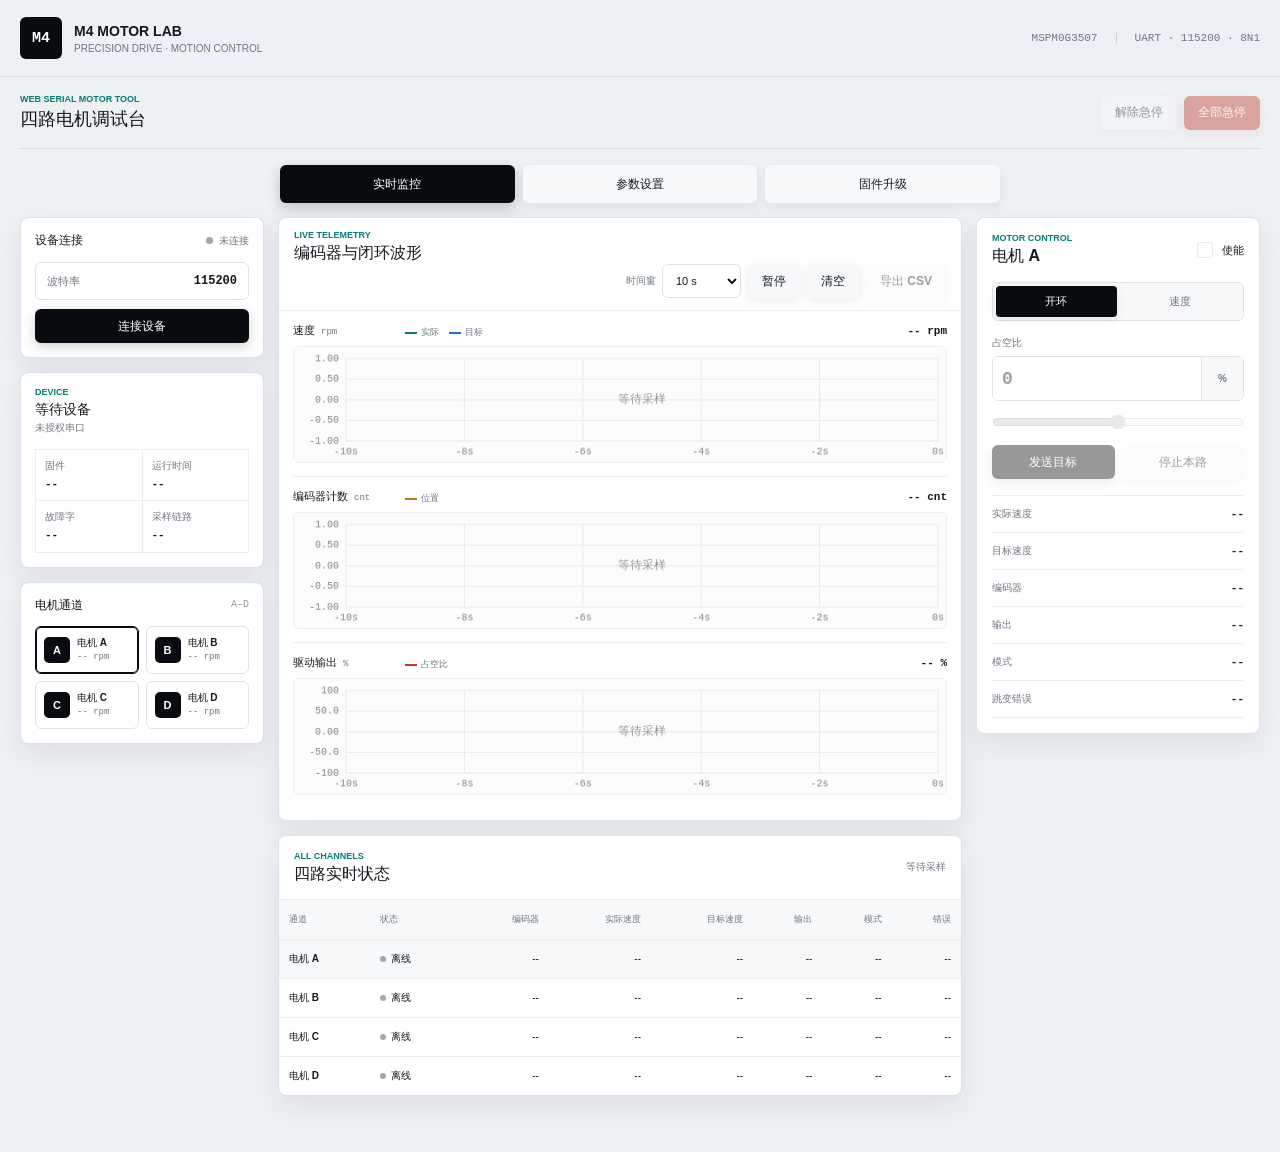
==== index.html @ 13c5d65a "feat: 增加编码器输出轴自动标定" ====
<!doctype html>
<html lang="zh-CN">
  <head>
    <meta charset="utf-8">
    <meta name="viewport" content="width=device-width, initial-scale=1">
    <meta name="theme-color" content="#f1f3f5">
    <title>M4 Motor Console</title>
    <link rel="icon" href="data:,">
    <link rel="stylesheet" href="./styles.css">
  </head>
  <body>
    <header class="site-header">
      <div class="site-header__inner">
        <div class="brand-block">
          <div class="brand-mark" aria-hidden="true">M4</div>
          <div>
            <div class="brand-name">M4 MOTOR LAB</div>
            <div class="brand-subtitle">PRECISION DRIVE · MOTION CONTROL</div>
          </div>
        </div>
        <div class="header-meta">
          <span>MSPM0G3507</span>
          <span>UART · 115200 · 8N1</span>
        </div>
      </div>
    </header>

    <main class="app-shell">
      <div class="support-banner" id="support-banner" hidden>
        当前环境不支持 Web Serial。请使用桌面版 Chrome 或 Edge，并通过 localhost 或 HTTPS 打开。
      </div>

      <header class="tool-topbar">
        <div>
          <div class="section-kicker">WEB SERIAL MOTOR TOOL</div>
          <h1>四路电机调试台</h1>
        </div>
        <div class="safety-actions">
          <button class="button button-secondary" id="clear-estop-button" type="button" disabled>解除急停</button>
          <button class="button button-danger" id="estop-button" type="button" disabled>全部急停</button>
        </div>
      </header>

      <nav class="view-tabs" aria-label="工作区" role="tablist">
        <button class="view-tab is-active" type="button" role="tab" aria-selected="true" data-view="monitor">实时监控</button>
        <button class="view-tab" type="button" role="tab" aria-selected="false" data-view="parameters">参数设置</button>
        <button class="view-tab" type="button" role="tab" aria-selected="false" data-view="update">固件升级</button>
      </nav>

      <section class="view-panel is-active" id="monitor-view" data-panel="monitor">
        <div class="monitor-grid">
          <aside class="left-rail" aria-label="连接与设备">
            <section class="side-panel connection-panel">
              <div class="panel-title-row">
                <span class="panel-title">设备连接</span>
                <div class="connection-state" id="connection-state" data-state="offline">
                  <span class="status-dot" aria-hidden="true"></span>
                  <span id="connection-label">未连接</span>
                </div>
              </div>
              <label class="static-field">
                <span>波特率</span>
                <strong>115200</strong>
              </label>
              <button class="button button-dark button-block" id="connect-button" type="button">连接设备</button>
            </section>

            <section class="side-panel device-panel" aria-label="设备信息">
              <div class="panel-eyebrow">DEVICE</div>
              <strong class="device-name" id="device-name">等待设备</strong>
              <span class="adapter-name" id="adapter-name">未授权串口</span>
              <dl class="device-metrics">
                <div><dt>固件</dt><dd id="firmware-version">--</dd></div>
                <div><dt>运行时间</dt><dd id="uptime-value">--</dd></div>
                <div><dt>故障字</dt><dd id="fault-value">--</dd></div>
                <div><dt>采样链路</dt><dd id="link-rate">--</dd></div>
              </dl>
            </section>

            <section class="side-panel channel-panel">
              <div class="panel-title-row">
                <span class="panel-title">电机通道</span>
                <span class="panel-caption">A–D</span>
              </div>
              <div class="motor-selector" id="motor-selector" aria-label="选择电机"></div>
            </section>
          </aside>

          <div class="workspace-column">
            <section class="wave-panel" aria-label="实时波形">
              <header class="panel-toolbar">
                <div>
                  <div class="section-kicker">LIVE TELEMETRY</div>
                  <h2>编码器与闭环波形</h2>
                </div>
                <div class="toolbar-actions">
                  <label class="compact-field">时间窗
                    <select id="window-select">
                      <option value="5">5 s</option>
                      <option value="10" selected>10 s</option>
                      <option value="30">30 s</option>
                    </select>
                  </label>
                  <button class="button button-secondary" id="pause-button" type="button">暂停</button>
                  <button class="button button-secondary" id="clear-chart-button" type="button">清空</button>
                  <button class="button button-secondary" id="export-button" type="button" disabled>导出 CSV</button>
                </div>
              </header>

              <div class="chart-stack">
                <section class="chart-row">
                  <header>
                    <span>速度 <small>rpm</small></span>
                    <strong id="speed-live">-- rpm</strong>
                  </header>
                  <div class="chart-legend"><span data-color="green">实际</span><span data-color="blue">目标</span></div>
                  <canvas id="speed-chart" aria-label="速度波形"></canvas>
                </section>
                <section class="chart-row">
                  <header>
                    <span>编码器计数 <small>cnt</small></span>
                    <strong id="encoder-live">-- cnt</strong>
                  </header>
                  <div class="chart-legend"><span data-color="amber">位置</span></div>
                  <canvas id="encoder-chart" aria-label="编码器计数波形"></canvas>
                </section>
                <section class="chart-row">
                  <header>
                    <span>驱动输出 <small>%</small></span>
                    <strong id="duty-live">-- %</strong>
                  </header>
                  <div class="chart-legend"><span data-color="red">占空比</span></div>
                  <canvas id="duty-chart" aria-label="输出占空比波形"></canvas>
                </section>
              </div>
            </section>

            <section class="status-table-panel" aria-label="四路状态">
              <header class="status-heading">
                <div>
                  <div class="section-kicker">ALL CHANNELS</div>
                  <h2>四路实时状态</h2>
                </div>
                <span id="sample-state">等待采样</span>
              </header>
              <div class="table-scroll">
                <table>
                  <thead>
                    <tr>
                      <th>通道</th><th>状态</th><th>编码器</th><th>实际速度</th>
                      <th>目标速度</th><th>输出</th><th>模式</th><th>错误</th>
                    </tr>
                  </thead>
                  <tbody id="status-body"></tbody>
                </table>
              </div>
            </section>
          </div>

          <aside class="control-panel" aria-label="电机控制">
            <div class="panel-title-row">
              <div>
                <div class="section-kicker">MOTOR CONTROL</div>
                <h2 id="control-motor-title">电机 A</h2>
              </div>
              <label class="switch-field">
                <input id="enable-switch" type="checkbox" disabled>
                <span>使能</span>
              </label>
            </div>

            <div class="segmented-control" id="mode-control" aria-label="控制模式">
              <button type="button" class="is-active" data-mode="open">开环</button>
              <button type="button" data-mode="speed">速度</button>
            </div>

            <label class="field-block" for="target-input">
              <span id="target-label">占空比</span>
              <div class="number-with-unit">
                <input id="target-input" type="number" value="0" step="1" disabled>
                <span id="target-unit">%</span>
              </div>
            </label>
            <input class="target-slider" id="target-slider" type="range" min="-100" max="100" value="0" disabled>

            <div class="control-actions">
              <button class="button button-dark" id="apply-control-button" type="button" disabled>发送目标</button>
              <button class="button button-secondary" id="stop-motor-button" type="button" disabled>停止本路</button>
            </div>

            <dl class="control-readback">
              <div><dt>实际速度</dt><dd id="control-speed">--</dd></div>
              <div><dt>目标速度</dt><dd id="control-target">--</dd></div>
              <div><dt>编码器</dt><dd id="control-encoder">--</dd></div>
              <div><dt>输出</dt><dd id="control-output">--</dd></div>
              <div><dt>模式</dt><dd id="control-mode-readback">--</dd></div>
              <div><dt>跳变错误</dt><dd id="control-errors">--</dd></div>
            </dl>

          </aside>
        </div>
      </section>

      <section class="view-panel" id="parameters-view" data-panel="parameters" hidden>
        <header class="parameters-header">
          <div>
            <div class="section-kicker">CONTROL PARAMETERS</div>
            <h2>闭环与编码器参数</h2>
          </div>
          <div class="toolbar-actions">
            <button class="button button-secondary" id="read-params-button" type="button" disabled>读取设备</button>
            <button class="button button-dark" id="apply-params-button" type="button" disabled>设置到 RAM</button>
            <button class="button button-dark" id="save-params-button" type="button" disabled>保存到 Flash</button>
          </div>
        </header>

        <div class="parameter-layout">
          <aside class="side-panel parameter-channel-panel">
            <div class="panel-title-row">
              <span class="panel-title">参数通道</span>
              <span class="panel-caption">选择电机</span>
            </div>
            <div class="motor-selector parameter-selector" id="parameter-motor-selector" aria-label="参数通道"></div>
          </aside>

          <section class="parameter-form-panel">
            <div class="config-group-title">速度环 PID</div>
            <div class="form-grid form-grid-pid">
              <label>KP<input id="param-kp" type="number" step="0.001"></label>
              <label>KI<input id="param-ki" type="number" step="0.001"></label>
              <label>KD<input id="param-kd" type="number" step="0.001"></label>
              <label>抗饱和 KAW<input id="param-kaw" type="number" step="0.001"></label>
              <label>微分滤波 α<input id="param-alpha" type="number" step="0.01" min="0" max="1"></label>
            </div>

            <div class="config-group-title">编码器与限幅</div>
            <div class="form-grid">
              <label>编码器计数 / 每转<input id="param-cpr" type="number" step="1" min="1"></label>
              <label>减速比<input id="param-gear" type="number" step="0.001" min="0.001"></label>
              <label>最大速度 (rpm)<input id="param-max-speed" type="number" step="1" min="1"></label>
              <label>最大占空比 (%)<input id="param-max-duty" type="number" step="0.1" min="0.1" max="100"></label>
              <label>加速度斜坡 (rpm/s)<input id="param-accel" type="number" step="1" min="1"></label>
            </div>
            <div class="binary-fields">
              <label><input id="param-invert-motor" type="checkbox">电机方向反相</label>
              <label><input id="param-invert-encoder" type="checkbox">编码器方向反相</label>
            </div>
          </section>

          <aside class="global-params-panel">
            <div class="section-kicker">GLOBAL</div>
            <h2>全局保护</h2>
            <label class="field-block">通信超时 (ms)<input id="param-timeout" type="number" min="50" max="10000" step="10"></label>
            <label class="field-block">低速测速窗口 (ms)<input id="param-window" type="number" min="10" max="1000" step="10"></label>
            <dl class="parameter-meta">
              <div><dt>格式版本</dt><dd id="param-version">--</dd></div>
              <div><dt>存储序号</dt><dd id="param-sequence">--</dd></div>
              <div><dt>记录 CRC</dt><dd id="param-crc">--</dd></div>
            </dl>
          </aside>

          <section class="encoder-calibration-panel">
            <div class="panel-title-row calibration-heading">
              <div>
                <div class="panel-eyebrow">ENCODER CALIBRATION</div>
                <h2>输出轴计数标定</h2>
              </div>
              <span class="calibration-state" id="calibration-state" data-state="idle">等待开始</span>
            </div>
            <div class="calibration-layout">
              <div class="calibration-setup">
                <dl class="calibration-target">
                  <div><dt>当前通道</dt><dd id="calibration-motor">电机 A</dd></div>
                  <div><dt>保存方式</dt><dd>等效 CPR · 1.0:1</dd></div>
                </dl>
                <label class="field-block calibration-turns" for="calibration-turns">
                  <span>正向转动圈数</span>
                  <input id="calibration-turns" type="number" min="1" max="100" step="1" value="5" disabled>
                </label>
                <div class="calibration-actions">
                  <button class="button button-dark" id="calibration-start-button" type="button" disabled>开始记录</button>
                  <button class="button button-dark" id="calibration-finish-button" type="button" disabled>完成并保存</button>
                  <button class="button button-secondary" id="calibration-cancel-button" type="button" disabled>取消</button>
                </div>
              </div>
              <dl class="calibration-metrics">
                <div><dt>起点计数</dt><dd id="calibration-start-count">--</dd></div>
                <div><dt>当前计数</dt><dd id="calibration-current-count">--</dd></div>
                <div><dt>净计数</dt><dd id="calibration-delta">--</dd></div>
                <div><dt>估算计数 / 圈</dt><dd id="calibration-effective-cpr">--</dd></div>
                <div><dt>计数方向</dt><dd id="calibration-direction">--</dd></div>
                <div><dt>新增跳变错误</dt><dd id="calibration-error-delta">--</dd></div>
              </dl>
            </div>
          </section>
        </div>
      </section>

      <section class="view-panel" id="update-view" data-panel="update" hidden>
        <header class="update-header">
          <div>
            <div class="section-kicker">FIRMWARE UPDATE</div>
            <h2>应用固件升级</h2>
          </div>
          <div class="update-state" id="update-state">请选择应用升级包</div>
        </header>

        <div class="update-layout">
          <section class="update-file-panel">
            <div class="panel-title-row">
              <div>
                <div class="panel-eyebrow">LOCAL IMAGE</div>
                <h2>固件文件</h2>
              </div>
              <button class="button button-secondary" id="select-update-file-button" type="button">选择 .bin</button>
              <input id="update-file-input" type="file" accept=".bin,application/octet-stream" hidden>
            </div>
            <div class="update-file-name" id="update-file-name">未选择文件</div>
            <div class="update-file-size" id="update-file-size">--</div>
            <dl class="update-metadata">
              <div><dt>目标版本</dt><dd id="update-image-version">--</dd></div>
              <div><dt>控制板 ID</dt><dd id="update-board-id">--</dd></div>
              <div><dt>文件长度</dt><dd id="update-image-length">--</dd></div>
              <div><dt>代码 CRC</dt><dd id="update-image-crc">--</dd></div>
            </dl>
          </section>

          <section class="update-process-panel">
            <div class="panel-eyebrow">PROGRAM FLOW</div>
            <h2>写入进度</h2>
            <ol class="update-stages">
              <li class="update-stage" id="update-stage-file" data-state="pending">
                <span class="stage-index">01</span><strong>本地镜像校验</strong><span data-role="status">等待</span>
              </li>
              <li class="update-stage" id="update-stage-bsl" data-state="pending">
                <span class="stage-index">02</span><strong>连接二级 BSL</strong><span data-role="status">等待</span>
              </li>
              <li class="update-stage" id="update-stage-program" data-state="pending">
                <span class="stage-index">03</span><strong>写入与目标 CRC</strong><span data-role="status">等待</span>
              </li>
              <li class="update-stage" id="update-stage-restart" data-state="pending">
                <span class="stage-index">04</span><strong>重启版本确认</strong><span data-role="status">等待</span>
              </li>
            </ol>
            <div class="update-progress-row">
              <progress id="update-progress" max="100" value="0">0%</progress>
              <strong id="update-progress-label">0%</strong>
            </div>
          </section>

          <aside class="update-action-panel">
            <div class="panel-eyebrow">TARGET</div>
            <h2>升级目标</h2>
            <dl class="update-target-meta">
              <div><dt>当前固件</dt><dd id="update-current-version">未连接</dd></div>
              <div><dt>传输接口</dt><dd>UART · 115200</dd></div>
              <div><dt>写入分区</dt><dd>0x3000 - 0x1F7FF</dd></div>
            </dl>
            <label class="update-confirmation">
              <input id="update-confirm" type="checkbox" disabled>
              <span>确认四路电机已停机，升级期间保持供电</span>
            </label>
            <button class="button button-dark button-block" id="update-start-button" type="button" disabled>开始固件升级</button>
            <button class="button button-secondary button-block" id="update-recovery-button" type="button" disabled>恢复模式写入</button>
          </aside>
        </div>
      </section>
    </main>

    <div class="toast" id="toast" role="status" aria-live="polite" hidden></div>
    <script type="module" src="./app.mjs"></script>
  </body>
</html>
---- styles.css ----
:root {
  color-scheme: light;
  font-family: Inter, "Segoe UI", "Microsoft YaHei UI", sans-serif;
  font-synthesis: none;
  --ink: #14191f;
  --muted: #6f7782;
  --muted-2: #9299a3;
  --line: #dfe3e8;
  --line-soft: #eceff2;
  --surface: #ffffff;
  --surface-soft: #f7f8fa;
  --page: #eef1f4;
  --black: #080b0f;
  --teal: #087f75;
  --blue: #3068d8;
  --amber: #c47716;
  --red: #c0392b;
  --shadow: 0 10px 28px rgba(23, 31, 42, 0.08);
  --shadow-control: 0 3px 10px rgba(23, 31, 42, 0.08);
}

* {
  box-sizing: border-box;
}

html {
  min-width: 320px;
  background: var(--page);
}

body {
  margin: 0;
  min-width: 320px;
  min-height: 100vh;
  color: var(--ink);
  background: var(--page);
}

button,
input,
select {
  font: inherit;
  letter-spacing: 0;
}

button {
  cursor: pointer;
}

button:disabled,
input:disabled {
  cursor: not-allowed;
  opacity: 0.42;
}

.site-header {
  border-bottom: 1px solid rgba(205, 211, 218, 0.8);
  background: rgba(238, 241, 244, 0.96);
}

.site-header__inner {
  width: min(1280px, calc(100% - 40px));
  min-height: 76px;
  margin: 0 auto;
  display: flex;
  align-items: center;
  justify-content: space-between;
  gap: 24px;
}

.brand-block,
.header-meta,
.tool-topbar,
.safety-actions,
.panel-title-row,
.toolbar-actions,
.status-heading,
.parameters-header,
.update-header,
.control-actions {
  display: flex;
  align-items: center;
}

.brand-block {
  gap: 12px;
}

.brand-mark {
  width: 42px;
  height: 42px;
  display: grid;
  place-items: center;
  border-radius: 6px;
  color: #fff;
  background: var(--black);
  font: 800 15px/1 ui-monospace, "Cascadia Mono", monospace;
}

.brand-name {
  font-size: 14px;
  font-weight: 850;
}

.brand-subtitle {
  margin-top: 4px;
  color: var(--muted);
  font-size: 10px;
}

.header-meta {
  gap: 18px;
  color: var(--muted);
  font: 11px/1 ui-monospace, "Cascadia Mono", monospace;
}

.header-meta span + span {
  padding-left: 18px;
  border-left: 1px solid #cdd2d8;
}

.app-shell {
  width: min(1280px, calc(100% - 40px));
  margin: 0 auto 56px;
}

.support-banner {
  margin-top: 16px;
  padding: 11px 14px;
  border: 1px solid #e7c98d;
  border-radius: 6px;
  color: #6e490e;
  background: #fff9ec;
  font-size: 12px;
}

.tool-topbar {
  min-height: 72px;
  justify-content: space-between;
  gap: 20px;
  border-bottom: 1px solid #d5dae0;
}

.tool-topbar h1,
h2 {
  margin: 3px 0 0;
  letter-spacing: 0;
}

.tool-topbar h1 {
  font-size: 18px;
}

h2 {
  font-size: 16px;
}

.section-kicker,
.panel-eyebrow {
  color: var(--teal);
  font-size: 9px;
  font-weight: 850;
}

.safety-actions,
.toolbar-actions,
.control-actions {
  gap: 7px;
}

.button {
  min-height: 34px;
  padding: 0 13px;
  border: 1px solid transparent;
  border-radius: 6px;
  font-size: 12px;
  font-weight: 750;
  transition: color 140ms ease, background 140ms ease, border-color 140ms ease, box-shadow 140ms ease;
}

.button-dark {
  color: #fff;
  background: var(--black);
  box-shadow: 0 4px 12px rgba(8, 11, 15, 0.18);
}

.button-dark:hover:not(:disabled) {
  background: #242a31;
}

.button-secondary {
  color: var(--ink);
  border-color: transparent;
  background: var(--surface-soft);
  box-shadow: var(--shadow-control);
}

.button-secondary:hover:not(:disabled) {
  border-color: #cfd5dc;
  background: #fff;
}

.button-danger {
  color: #fff;
  background: var(--red);
  box-shadow: 0 4px 12px rgba(192, 57, 43, 0.18);
}

.button-danger:hover:not(:disabled) {
  background: #9f2f24;
}

.button-block {
  width: 100%;
}

.view-tabs {
  width: min(720px, 100%);
  margin: 16px auto 14px;
  display: grid;
  grid-template-columns: repeat(3, minmax(0, 1fr));
  gap: 8px;
}

.view-tab {
  min-height: 38px;
  border: 1px solid transparent;
  border-radius: 6px;
  color: var(--ink);
  background: var(--surface-soft);
  box-shadow: var(--shadow-control);
  font-size: 12px;
  font-weight: 750;
}

.view-tab:hover {
  border-color: #cfd5dc;
}

.view-tab:disabled {
  cursor: not-allowed;
  opacity: 0.48;
}

.view-tab.is-active {
  color: #fff;
  background: var(--black);
  box-shadow: 0 5px 14px rgba(8, 11, 15, 0.2);
}

.view-panel:not(.is-active) {
  display: none;
}

.monitor-grid {
  display: grid;
  grid-template-columns: 244px minmax(480px, 1fr) 284px;
  gap: 14px;
  align-items: start;
}

.left-rail,
.workspace-column {
  min-width: 0;
  display: grid;
  gap: 14px;
}

.side-panel,
.wave-panel,
.control-panel,
.status-table-panel,
.parameter-form-panel,
.global-params-panel,
.update-file-panel,
.update-process-panel,
.update-action-panel {
  min-width: 0;
  border: 1px solid rgba(219, 224, 229, 0.92);
  border-radius: 8px;
  background: var(--surface);
  box-shadow: var(--shadow);
}

.side-panel {
  padding: 14px;
}

.panel-title-row {
  min-width: 0;
  justify-content: space-between;
  gap: 10px;
}

.panel-title {
  font-size: 12px;
  font-weight: 800;
}

.panel-caption {
  color: var(--muted-2);
  font: 10px/1 ui-monospace, "Cascadia Mono", monospace;
}

.connection-state {
  min-width: 0;
  display: flex;
  align-items: center;
  gap: 6px;
  color: var(--muted);
  font-size: 10px;
  font-weight: 700;
}

.status-dot {
  width: 7px;
  height: 7px;
  flex: 0 0 auto;
  border-radius: 50%;
  background: #a0a7af;
}

.connection-state[data-state="online"] .status-dot {
  background: #0d9f75;
  box-shadow: 0 0 0 3px rgba(13, 159, 117, 0.12);
}

.connection-state[data-state="busy"] .status-dot {
  background: var(--amber);
  box-shadow: 0 0 0 3px rgba(196, 119, 22, 0.12);
}

.connection-state[data-state="fault"] .status-dot {
  background: var(--red);
  box-shadow: 0 0 0 3px rgba(192, 57, 43, 0.12);
}

.static-field {
  height: 38px;
  margin: 13px 0 9px;
  padding: 0 11px;
  display: flex;
  align-items: center;
  justify-content: space-between;
  gap: 12px;
  border: 1px solid var(--line);
  border-radius: 6px;
  color: var(--muted);
  background: #fff;
  font-size: 11px;
}

.static-field strong {
  color: var(--ink);
  font: 700 12px/1 ui-monospace, "Cascadia Mono", monospace;
}

.panel-eyebrow {
  margin-bottom: 4px;
}

.device-name {
  display: block;
  overflow: hidden;
  font-size: 14px;
  text-overflow: ellipsis;
  white-space: nowrap;
}

.adapter-name {
  margin-top: 3px;
  display: block;
  overflow: hidden;
  color: var(--muted);
  font: 10px/1.4 ui-monospace, "Cascadia Mono", monospace;
  text-overflow: ellipsis;
  white-space: nowrap;
}

.device-metrics,
.control-readback,
.parameter-meta {
  margin: 0;
}

.device-metrics {
  margin-top: 13px;
  display: grid;
  grid-template-columns: repeat(2, minmax(0, 1fr));
  border-top: 1px solid var(--line-soft);
  border-left: 1px solid var(--line-soft);
}

.device-metrics > div {
  min-width: 0;
  padding: 9px;
  border-right: 1px solid var(--line-soft);
  border-bottom: 1px solid var(--line-soft);
}

dt {
  color: var(--muted);
  font-size: 10px;
}

dd {
  margin: 4px 0 0;
  overflow: hidden;
  font: 700 11px/1.3 ui-monospace, "Cascadia Mono", monospace;
  text-overflow: ellipsis;
  white-space: nowrap;
}

.motor-selector {
  display: grid;
  grid-template-columns: repeat(2, minmax(0, 1fr));
  gap: 7px;
  margin-top: 12px;
}

.motor-select-button {
  min-width: 0;
  height: 48px;
  padding: 7px 8px;
  display: grid;
  grid-template-columns: 26px minmax(0, 1fr);
  align-items: center;
  gap: 7px;
  border: 1px solid var(--line);
  border-radius: 6px;
  color: var(--ink);
  background: #fff;
  text-align: left;
}

.motor-select-button:hover {
  border-color: #bfc6ce;
}

.motor-select-button.is-active {
  border-color: var(--black);
  box-shadow: inset 0 0 0 1px var(--black);
}

.motor-letter {
  width: 26px;
  height: 26px;
  display: grid;
  place-items: center;
  border-radius: 5px;
  color: #fff;
  background: var(--black);
  font-size: 11px;
  font-weight: 850;
}

.motor-select-meta {
  min-width: 0;
  display: grid;
  gap: 2px;
}

.motor-select-meta strong {
  overflow: hidden;
  font-size: 10px;
  text-overflow: ellipsis;
  white-space: nowrap;
}

.motor-select-meta span,
.motor-select-output {
  overflow: hidden;
  color: var(--muted);
  font: 9px/1.2 ui-monospace, "Cascadia Mono", monospace;
  text-overflow: ellipsis;
  white-space: nowrap;
}

.channel-panel .motor-select-output,
.parameter-channel-panel .motor-select-output {
  display: none;
}

.panel-toolbar,
.status-heading,
.parameters-header {
  min-height: 64px;
  padding: 12px 15px;
  justify-content: space-between;
  gap: 16px;
}

.update-header {
  min-height: 64px;
  margin-bottom: 14px;
  justify-content: space-between;
  gap: 20px;
  border-bottom: 1px solid #d5dae0;
}

.update-state {
  max-width: 520px;
  overflow: hidden;
  color: var(--muted);
  font: 11px/1.4 ui-monospace, "Cascadia Mono", monospace;
  text-align: right;
  text-overflow: ellipsis;
  white-space: nowrap;
}

.update-layout {
  display: grid;
  grid-template-columns: minmax(360px, 1.1fr) minmax(360px, 1fr) 292px;
  gap: 14px;
  align-items: start;
}

.update-file-panel,
.update-process-panel,
.update-action-panel {
  padding: 17px;
}

.update-file-panel h2,
.update-process-panel h2,
.update-action-panel h2 {
  margin: 4px 0 0;
}

.update-file-name {
  margin-top: 24px;
  overflow: hidden;
  color: var(--ink);
  font-size: 15px;
  font-weight: 820;
  text-overflow: ellipsis;
  white-space: nowrap;
}

.update-file-size {
  margin-top: 5px;
  color: var(--muted);
  font: 10px/1 ui-monospace, "Cascadia Mono", monospace;
}

.update-metadata,
.update-target-meta {
  margin: 20px 0 0;
  border-top: 1px solid var(--line-soft);
}

.update-metadata > div,
.update-target-meta > div {
  min-height: 42px;
  display: grid;
  grid-template-columns: 105px minmax(0, 1fr);
  align-items: center;
  gap: 12px;
  border-bottom: 1px solid var(--line-soft);
}

.update-metadata dt,
.update-target-meta dt {
  color: var(--muted);
  font-size: 10px;
}

.update-metadata dd,
.update-target-meta dd {
  margin: 0;
  overflow-wrap: anywhere;
  font: 10px/1.3 ui-monospace, "Cascadia Mono", monospace;
  text-align: right;
}

.update-stages {
  margin: 20px 0 0;
  padding: 0;
  list-style: none;
}

.update-stage {
  min-height: 48px;
  display: grid;
  grid-template-columns: 32px minmax(0, 1fr) auto;
  align-items: center;
  gap: 10px;
  border-bottom: 1px solid var(--line-soft);
  color: var(--muted);
}

.update-stage strong {
  color: var(--ink);
  font-size: 11px;
}

.update-stage [data-role="status"] {
  font: 9px/1 ui-monospace, "Cascadia Mono", monospace;
}

.stage-index {
  width: 25px;
  height: 25px;
  display: grid;
  place-items: center;
  border: 1px solid var(--line);
  border-radius: 50%;
  color: var(--muted);
  font: 8px/1 ui-monospace, "Cascadia Mono", monospace;
}

.update-stage[data-state="active"] .stage-index {
  color: #fff;
  border-color: var(--blue);
  background: var(--blue);
}

.update-stage[data-state="done"] .stage-index {
  color: #fff;
  border-color: var(--teal);
  background: var(--teal);
}

.update-stage[data-state="error"] .stage-index {
  color: #fff;
  border-color: var(--red);
  background: var(--red);
}

.update-stage[data-state="active"] [data-role="status"] {
  color: var(--blue);
}

.update-stage[data-state="done"] [data-role="status"] {
  color: var(--teal);
}

.update-stage[data-state="error"] [data-role="status"] {
  color: var(--red);
}

.update-progress-row {
  margin-top: 20px;
  display: grid;
  grid-template-columns: minmax(0, 1fr) 42px;
  align-items: center;
  gap: 12px;
}

.update-progress-row progress {
  width: 100%;
  height: 8px;
  overflow: hidden;
  border: 0;
  border-radius: 4px;
  accent-color: var(--teal);
  background: var(--line-soft);
}

.update-progress-row progress::-webkit-progress-bar {
  background: var(--line-soft);
}

.update-progress-row progress::-webkit-progress-value {
  background: var(--teal);
}

.update-progress-row strong {
  font: 10px/1 ui-monospace, "Cascadia Mono", monospace;
  text-align: right;
}

.update-action-panel {
  position: sticky;
  top: 14px;
}

.update-confirmation {
  margin: 20px 0 13px;
  padding: 13px 0;
  display: grid;
  grid-template-columns: 18px minmax(0, 1fr);
  align-items: start;
  gap: 9px;
  border-top: 1px solid var(--line-soft);
  border-bottom: 1px solid var(--line-soft);
  color: var(--muted);
  font-size: 10px;
  line-height: 1.5;
}

.update-confirmation input {
  margin: 2px 0 0;
}

.update-action-panel .button + .button {
  margin-top: 8px;
}

.panel-toolbar,
.status-heading {
  border-bottom: 1px solid var(--line-soft);
}

.toolbar-actions {
  flex-wrap: wrap;
  justify-content: flex-end;
}

.compact-field {
  display: flex;
  align-items: center;
  gap: 6px;
  color: var(--muted);
  font-size: 10px;
}

select,
input[type="number"] {
  height: 34px;
  min-width: 0;
  border: 1px solid var(--line);
  border-radius: 6px;
  color: var(--ink);
  background: #fff;
}

select {
  padding: 0 27px 0 9px;
  font-size: 11px;
}

input[type="number"] {
  width: 100%;
  padding: 0 9px;
}

select:focus,
input:focus,
button:focus-visible {
  outline: 2px solid rgba(48, 104, 216, 0.42);
  outline-offset: 2px;
}

.chart-stack {
  padding: 0 14px 12px;
}

.chart-row {
  position: relative;
  padding: 12px 0 13px;
  border-bottom: 1px solid var(--line-soft);
}

.chart-row:last-child {
  border-bottom: 0;
}

.chart-row > header {
  min-height: 20px;
  display: flex;
  align-items: baseline;
  justify-content: space-between;
  gap: 12px;
}

.chart-row > header span {
  color: var(--ink);
  font-size: 11px;
  font-weight: 750;
}

.chart-row > header small {
  margin-left: 3px;
  color: var(--muted);
  font: 9px/1 ui-monospace, "Cascadia Mono", monospace;
}

.chart-row > header strong {
  font: 750 11px/1 ui-monospace, "Cascadia Mono", monospace;
}

.chart-row canvas {
  width: 100%;
  height: clamp(104px, 13vh, 132px);
  margin-top: 3px;
  display: block;
  border: 1px solid var(--line-soft);
  border-radius: 6px;
  background: #fcfcfd;
}

.chart-legend {
  position: absolute;
  z-index: 1;
  top: 15px;
  left: 112px;
  display: flex;
  gap: 10px;
  color: var(--muted);
  font-size: 9px;
}

.chart-legend span::before {
  width: 12px;
  height: 2px;
  margin-right: 4px;
  display: inline-block;
  vertical-align: middle;
  content: "";
  background: var(--legend-color);
}

.chart-legend [data-color="green"] { --legend-color: var(--teal); }
.chart-legend [data-color="blue"] { --legend-color: var(--blue); }
.chart-legend [data-color="amber"] { --legend-color: var(--amber); }
.chart-legend [data-color="red"] { --legend-color: var(--red); }

.control-panel {
  position: sticky;
  top: 14px;
  padding: 15px;
}

.control-panel > .panel-title-row {
  margin-bottom: 15px;
}

.switch-field,
.binary-fields label {
  display: flex;
  align-items: center;
  gap: 6px;
  font-size: 11px;
  font-weight: 750;
}

input[type="checkbox"] {
  width: 16px;
  height: 16px;
  accent-color: var(--black);
}

.segmented-control {
  display: grid;
  grid-template-columns: repeat(2, minmax(0, 1fr));
  gap: 3px;
  padding: 3px;
  border: 1px solid var(--line);
  border-radius: 6px;
  background: var(--surface-soft);
}

.segmented-control button {
  min-height: 31px;
  border: 0;
  border-radius: 4px;
  color: var(--muted);
  background: transparent;
  font-size: 11px;
  font-weight: 750;
}

.segmented-control button.is-active {
  color: #fff;
  background: var(--black);
  box-shadow: var(--shadow-control);
}

.field-block {
  margin-top: 15px;
  display: grid;
  gap: 6px;
  color: var(--muted);
  font-size: 10px;
  font-weight: 700;
}

.number-with-unit {
  display: grid;
  grid-template-columns: 1fr 42px;
  align-items: center;
  border: 1px solid var(--line);
  border-radius: 6px;
  overflow: hidden;
}

.number-with-unit input {
  height: 43px;
  border: 0;
  border-radius: 0;
  font: 750 18px/1 ui-monospace, "Cascadia Mono", monospace;
}

.number-with-unit span {
  height: 43px;
  display: grid;
  place-items: center;
  border-left: 1px solid var(--line);
  color: var(--muted);
  background: var(--surface-soft);
  font-size: 10px;
}

.target-slider {
  width: 100%;
  margin: 13px 0 15px;
  accent-color: var(--black);
}

.control-actions .button {
  flex: 1;
}

.control-readback {
  margin-top: 16px;
  border-top: 1px solid var(--line-soft);
}

.control-readback > div,
.parameter-meta > div {
  min-height: 37px;
  display: flex;
  align-items: center;
  justify-content: space-between;
  gap: 12px;
  border-bottom: 1px solid var(--line-soft);
}

.control-readback dd,
.parameter-meta dd {
  margin: 0;
  text-align: right;
}

.control-foot {
  margin-top: 13px;
  display: flex;
  align-items: center;
  gap: 7px;
  color: var(--muted);
  font-size: 9px;
}

#sample-state {
  color: var(--muted);
  font: 10px/1 ui-monospace, "Cascadia Mono", monospace;
}

.table-scroll {
  overflow-x: auto;
}

table {
  width: 100%;
  border-collapse: collapse;
  font-size: 10px;
}

th,
td {
  height: 39px;
  padding: 0 10px;
  border-bottom: 1px solid var(--line-soft);
  text-align: right;
  white-space: nowrap;
}

th {
  color: var(--muted);
  background: var(--surface-soft);
  font-size: 9px;
}

th:first-child,
td:first-child,
th:nth-child(2),
td:nth-child(2) {
  text-align: left;
}

tbody tr {
  cursor: pointer;
}

tbody tr:hover,
tbody tr.is-active {
  background: #f5f7f8;
}

tbody tr:last-child td {
  border-bottom: 0;
}

.channel-name {
  font-weight: 800;
}

.state-badge {
  display: inline-flex;
  align-items: center;
  gap: 5px;
  font-weight: 700;
}

.state-badge::before {
  width: 6px;
  height: 6px;
  border-radius: 50%;
  content: "";
  background: #a0a7af;
}

.state-badge.is-enabled::before {
  background: #0d9f75;
}

.parameters-header {
  margin-bottom: 14px;
  padding-inline: 0;
  border-bottom: 1px solid #d5dae0;
}

.parameter-layout {
  display: grid;
  grid-template-columns: 220px minmax(440px, 1fr) 270px;
  gap: 14px;
  align-items: start;
}

.parameter-form-panel,
.global-params-panel,
.encoder-calibration-panel {
  padding: 15px;
}

.parameter-selector {
  grid-template-columns: 1fr;
}

.parameter-selector .motor-select-button {
  grid-template-columns: 26px minmax(0, 1fr);
}

.config-group-title {
  margin: 1px 0 11px;
  padding-bottom: 8px;
  border-bottom: 1px solid var(--line-soft);
  color: var(--ink);
  font-size: 11px;
  font-weight: 800;
}

.config-group-title:not(:first-child) {
  margin-top: 20px;
}

.form-grid {
  display: grid;
  grid-template-columns: repeat(2, minmax(140px, 1fr));
  gap: 11px 13px;
}

.form-grid-pid {
  grid-template-columns: repeat(3, minmax(110px, 1fr));
}

.form-grid label {
  display: grid;
  gap: 5px;
  color: var(--muted);
  font: 9px/1.25 ui-monospace, "Cascadia Mono", monospace;
}

.binary-fields {
  margin-top: 16px;
  padding-top: 13px;
  display: flex;
  gap: 22px;
  border-top: 1px solid var(--line-soft);
}

.global-params-panel {
  position: sticky;
  top: 14px;
}

.global-params-panel h2 {
  margin-bottom: 18px;
}

.parameter-meta {
  margin-top: 21px;
  border-top: 1px solid var(--line-soft);
}

.encoder-calibration-panel {
  grid-column: 1 / -1;
}

.calibration-heading {
  min-height: 42px;
  margin-bottom: 14px;
}

.calibration-heading h2 {
  margin: 3px 0 0;
}

.calibration-state {
  min-width: 118px;
  padding: 7px 10px;
  border: 1px solid var(--line);
  border-radius: 5px;
  color: var(--muted);
  background: #f5f7f8;
  font: 700 9px/1 ui-monospace, "Cascadia Mono", monospace;
  text-align: center;
}

.calibration-state[data-state="recording"] {
  border-color: #0b8f7b;
  color: #076b5d;
  background: #e8f7f3;
}

.calibration-state[data-state="busy"] {
  border-color: #bb7a20;
  color: #8b5311;
  background: #fff7e8;
}

.calibration-state[data-state="error"] {
  border-color: #c74a42;
  color: #9f2f2a;
  background: #fff0ef;
}

.calibration-state[data-state="saved"] {
  border-color: var(--black);
  color: #fff;
  background: var(--black);
}

.calibration-layout {
  display: grid;
  grid-template-columns: minmax(360px, 0.85fr) minmax(520px, 1.15fr);
  gap: 20px;
  align-items: stretch;
}

.calibration-setup {
  display: grid;
  grid-template-columns: minmax(180px, 1fr) 142px;
  gap: 12px 16px;
  align-items: end;
}

.calibration-target {
  margin: 0;
  display: grid;
  grid-template-columns: repeat(2, minmax(0, 1fr));
  gap: 8px;
}

.calibration-target > div {
  min-height: 50px;
  padding: 8px 10px;
  border: 1px solid var(--line-soft);
  border-radius: 5px;
}

.calibration-turns {
  margin: 0;
}

.calibration-actions {
  grid-column: 1 / -1;
  min-height: 34px;
  display: flex;
  gap: 8px;
}

.calibration-actions .button {
  min-width: 112px;
}

.calibration-metrics {
  margin: 0;
  display: grid;
  grid-template-columns: repeat(3, minmax(0, 1fr));
  border-top: 1px solid var(--line-soft);
  border-left: 1px solid var(--line-soft);
}

.calibration-metrics > div {
  min-width: 0;
  min-height: 58px;
  padding: 9px 11px;
  border-right: 1px solid var(--line-soft);
  border-bottom: 1px solid var(--line-soft);
}

.calibration-metrics dd {
  overflow-wrap: anywhere;
  text-overflow: clip;
  white-space: normal;
}

.toast {
  position: fixed;
  z-index: 30;
  right: 20px;
  bottom: 20px;
  max-width: min(420px, calc(100vw - 40px));
  padding: 11px 14px;
  border-radius: 6px;
  color: #fff;
  background: #181d23;
  box-shadow: 0 12px 28px rgba(0, 0, 0, 0.2);
  font-size: 12px;
}

.toast[data-kind="error"] {
  background: var(--red);
}

@media (max-width: 1140px) {
  .monitor-grid {
    grid-template-columns: 224px minmax(0, 1fr);
  }

  .control-panel {
    position: static;
    grid-column: 1 / -1;
    display: grid;
    grid-template-columns: minmax(260px, 0.85fr) minmax(320px, 1.15fr);
    gap: 0 22px;
  }

  .control-panel > .panel-title-row {
    grid-column: 1 / -1;
  }

  .control-readback {
    grid-column: 2;
    grid-row: 2 / span 5;
    margin-top: 0;
  }

  .control-foot {
    grid-column: 1 / -1;
  }

  .parameter-layout {
    grid-template-columns: 200px minmax(0, 1fr);
  }

  .global-params-panel {
    position: static;
    grid-column: 1 / -1;
  }

  .calibration-layout {
    grid-template-columns: 1fr;
  }

  .update-layout {
    grid-template-columns: repeat(2, minmax(0, 1fr));
  }

  .update-action-panel {
    position: static;
    grid-column: 1 / -1;
  }
}

@media (max-width: 780px) {
  .site-header__inner,
  .app-shell {
    width: min(100% - 24px, 680px);
  }

  .site-header__inner {
    min-height: 68px;
  }

  .header-meta {
    display: none;
  }

  .tool-topbar {
    min-height: 84px;
  }

  .monitor-grid,
  .parameter-layout {
    grid-template-columns: 1fr;
  }

  .update-layout {
    grid-template-columns: 1fr;
  }

  .update-action-panel {
    grid-column: 1;
  }

  .left-rail {
    grid-template-columns: repeat(2, minmax(0, 1fr));
  }

  .channel-panel {
    grid-column: 1 / -1;
  }

  .channel-panel .motor-selector {
    grid-template-columns: repeat(4, minmax(0, 1fr));
  }

  .control-panel {
    grid-column: 1;
  }

  .parameter-channel-panel,
  .global-params-panel {
    grid-column: 1;
  }

  .parameter-channel-panel .parameter-selector {
    grid-template-columns: repeat(4, minmax(0, 1fr));
  }

  .parameter-channel-panel .motor-select-meta span {
    display: none;
  }

}

@media (max-width: 560px) {
  .site-header__inner,
  .app-shell {
    width: calc(100% - 20px);
  }

  .brand-subtitle {
    font-size: 9px;
  }

  .tool-topbar {
    padding-block: 12px;
    align-items: flex-start;
    flex-direction: column;
  }

  .safety-actions {
    width: 100%;
  }

  .safety-actions .button {
    flex: 1;
  }

  .left-rail {
    grid-template-columns: 1fr;
  }

  .channel-panel {
    grid-column: 1;
  }

  .channel-panel .motor-selector,
  .parameter-channel-panel .parameter-selector {
    grid-template-columns: repeat(2, minmax(0, 1fr));
  }

  .panel-toolbar,
  .parameters-header,
  .update-header {
    align-items: flex-start;
    flex-direction: column;
  }

  .update-state {
    max-width: 100%;
    text-align: left;
    white-space: normal;
  }

  .toolbar-actions {
    width: 100%;
    justify-content: flex-start;
  }

  .chart-stack {
    padding-inline: 9px;
  }

  .chart-legend {
    left: 98px;
  }

  .control-panel {
    display: block;
  }

  .control-readback {
    margin-top: 16px;
  }

  .form-grid,
  .form-grid-pid {
    grid-template-columns: 1fr;
  }

  .binary-fields {
    align-items: flex-start;
    flex-direction: column;
    gap: 11px;
  }

  .calibration-setup,
  .calibration-target,
  .calibration-metrics {
    grid-template-columns: 1fr;
  }

  .calibration-actions {
    flex-wrap: wrap;
  }
}

@media (prefers-reduced-motion: reduce) {
  *,
  *::before,
  *::after {
    scroll-behavior: auto !important;
    transition: none !important;
  }
}
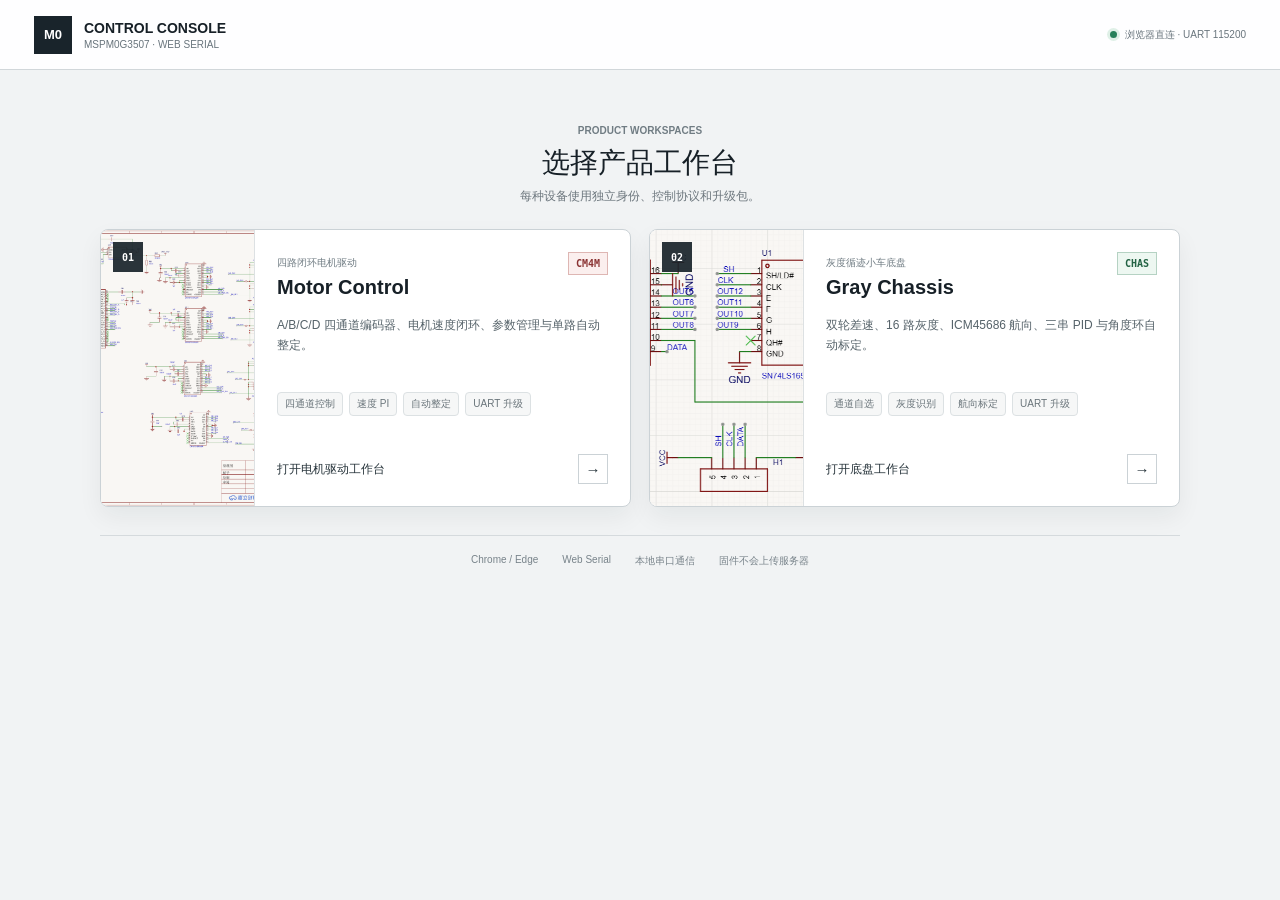
==== commit 5cb40669: "feat: add standalone gray chassis console" ====
--- a/index.html
+++ b/index.html
@@ -3,371 +3,74 @@
   <head>
     <meta charset="utf-8">
     <meta name="viewport" content="width=device-width, initial-scale=1">
-    <meta name="theme-color" content="#f1f3f5">
-    <title>M4 Motor Console</title>
+    <meta name="theme-color" content="#f1f3f4">
+    <title>MSPM0 Control Console</title>
     <link rel="icon" href="data:,">
-    <link rel="stylesheet" href="./styles.css">
+    <link rel="stylesheet" href="./product-selector.css?v=20260726-1">
   </head>
   <body>
-    <header class="site-header">
-      <div class="site-header__inner">
-        <div class="brand-block">
-          <div class="brand-mark" aria-hidden="true">M4</div>
-          <div>
-            <div class="brand-name">M4 MOTOR LAB</div>
-            <div class="brand-subtitle">PRECISION DRIVE · MOTION CONTROL</div>
-          </div>
-        </div>
-        <div class="header-meta">
-          <span>MSPM0G3507</span>
-          <span>UART · 115200 · 8N1</span>
-        </div>
-      </div>
+    <header class="selector-header">
+      <a class="selector-brand" href="./index.html" aria-label="返回产品选择">
+        <span class="selector-mark">M0</span>
+        <span><strong>CONTROL CONSOLE</strong><small>MSPM0G3507 · WEB SERIAL</small></span>
+      </a>
+      <span class="selector-link-state"><i></i> 浏览器直连 · UART 115200</span>
     </header>
 
-    <main class="app-shell">
-      <div class="support-banner" id="support-banner" hidden>
-        当前环境不支持 Web Serial。请使用桌面版 Chrome 或 Edge，并通过 localhost 或 HTTPS 打开。
-      </div>
-
-      <header class="tool-topbar">
-        <div>
-          <div class="section-kicker">WEB SERIAL MOTOR TOOL</div>
-          <h1>四路电机调试台</h1>
-        </div>
-        <div class="safety-actions">
-          <button class="button button-secondary" id="clear-estop-button" type="button" disabled>解除急停</button>
-          <button class="button button-danger" id="estop-button" type="button" disabled>全部急停</button>
-        </div>
+    <main class="selector-main">
+      <header class="selector-title">
+        <span>PRODUCT WORKSPACES</span>
+        <h1>选择产品工作台</h1>
+        <p>每种设备使用独立身份、控制协议和升级包。</p>
       </header>
 
-      <nav class="view-tabs" aria-label="工作区" role="tablist">
-        <button class="view-tab is-active" type="button" role="tab" aria-selected="true" data-view="monitor">实时监控</button>
-        <button class="view-tab" type="button" role="tab" aria-selected="false" data-view="parameters">参数设置</button>
-        <button class="view-tab" type="button" role="tab" aria-selected="false" data-view="update">固件升级</button>
-      </nav>
+      <section class="product-grid" aria-label="产品类型">
+        <a class="product-card product-card--motor" href="./motor.html" aria-label="打开 4 路闭环电机驱动工作台">
+          <div class="product-media">
+            <img src="./assets/motor-controller-schematic.png" alt="四路闭环电机驱动板原理图">
+            <span class="product-index">01</span>
+          </div>
+          <div class="product-body">
+            <div class="product-heading">
+              <div>
+                <span class="product-kind">四路闭环电机驱动</span>
+                <h2>Motor Control</h2>
+              </div>
+              <span class="product-status">CM4M</span>
+            </div>
+            <p>A/B/C/D 四通道编码器、电机速度闭环、参数管理与单路自动整定。</p>
+            <ul class="capability-list" aria-label="支持能力">
+              <li>四通道控制</li><li>速度 PI</li><li>自动整定</li><li>UART 升级</li>
+            </ul>
+            <div class="open-product"><span>打开电机驱动工作台</span><b aria-hidden="true">→</b></div>
+          </div>
+        </a>
 
-      <section class="view-panel is-active" id="monitor-view" data-panel="monitor">
-        <div class="monitor-grid">
-          <aside class="left-rail" aria-label="连接与设备">
-            <section class="side-panel connection-panel">
-              <div class="panel-title-row">
-                <span class="panel-title">设备连接</span>
-                <div class="connection-state" id="connection-state" data-state="offline">
-                  <span class="status-dot" aria-hidden="true"></span>
-                  <span id="connection-label">未连接</span>
-                </div>
+        <a class="product-card product-card--chassis" href="./chassis.html" aria-label="打开灰度循迹小车底盘工作台">
+          <div class="product-media product-media--chassis">
+            <img src="./assets/gray16-interface.png" alt="16 路灰度传感器接口原理图">
+            <span class="product-index">02</span>
+          </div>
+          <div class="product-body">
+            <div class="product-heading">
+              <div>
+                <span class="product-kind">灰度循迹小车底盘</span>
+                <h2>Gray Chassis</h2>
               </div>
-              <label class="static-field">
-                <span>波特率</span>
-                <strong>115200</strong>
-              </label>
-              <button class="button button-dark button-block" id="connect-button" type="button">连接设备</button>
-            </section>
-
-            <section class="side-panel device-panel" aria-label="设备信息">
-              <div class="panel-eyebrow">DEVICE</div>
-              <strong class="device-name" id="device-name">等待设备</strong>
-              <span class="adapter-name" id="adapter-name">未授权串口</span>
-              <dl class="device-metrics">
-                <div><dt>固件</dt><dd id="firmware-version">--</dd></div>
-                <div><dt>运行时间</dt><dd id="uptime-value">--</dd></div>
-                <div><dt>故障字</dt><dd id="fault-value">--</dd></div>
-                <div><dt>采样链路</dt><dd id="link-rate">--</dd></div>
-              </dl>
-            </section>
-
-            <section class="side-panel channel-panel">
-              <div class="panel-title-row">
-                <span class="panel-title">电机通道</span>
-                <span class="panel-caption">A–D</span>
-              </div>
-              <div class="motor-selector" id="motor-selector" aria-label="选择电机"></div>
-            </section>
-          </aside>
-
-          <div class="workspace-column">
-            <section class="wave-panel" aria-label="实时波形">
-              <header class="panel-toolbar">
-                <div>
-                  <div class="section-kicker">LIVE TELEMETRY</div>
-                  <h2>编码器与闭环波形</h2>
-                </div>
-                <div class="toolbar-actions">
-                  <label class="compact-field">时间窗
-                    <select id="window-select">
-                      <option value="5">5 s</option>
-                      <option value="10" selected>10 s</option>
-                      <option value="30">30 s</option>
-                    </select>
-                  </label>
-                  <button class="button button-secondary" id="pause-button" type="button">暂停</button>
-                  <button class="button button-secondary" id="clear-chart-button" type="button">清空</button>
-                  <button class="button button-secondary" id="export-button" type="button" disabled>导出 CSV</button>
-                </div>
-              </header>
-
-              <div class="chart-stack">
-                <section class="chart-row">
-                  <header>
-                    <span>速度 <small>rpm</small></span>
-                    <strong id="speed-live">-- rpm</strong>
-                  </header>
-                  <div class="chart-legend"><span data-color="green">实际</span><span data-color="blue">目标</span></div>
-                  <canvas id="speed-chart" aria-label="速度波形"></canvas>
-                </section>
-                <section class="chart-row">
-                  <header>
-                    <span>编码器计数 <small>cnt</small></span>
-                    <strong id="encoder-live">-- cnt</strong>
-                  </header>
-                  <div class="chart-legend"><span data-color="amber">位置</span></div>
-                  <canvas id="encoder-chart" aria-label="编码器计数波形"></canvas>
-                </section>
-                <section class="chart-row">
-                  <header>
-                    <span>驱动输出 <small>%</small></span>
-                    <strong id="duty-live">-- %</strong>
-                  </header>
-                  <div class="chart-legend"><span data-color="red">占空比</span></div>
-                  <canvas id="duty-chart" aria-label="输出占空比波形"></canvas>
-                </section>
-              </div>
-            </section>
-
-            <section class="status-table-panel" aria-label="四路状态">
-              <header class="status-heading">
-                <div>
-                  <div class="section-kicker">ALL CHANNELS</div>
-                  <h2>四路实时状态</h2>
-                </div>
-                <span id="sample-state">等待采样</span>
-              </header>
-              <div class="table-scroll">
-                <table>
-                  <thead>
-                    <tr>
-                      <th>通道</th><th>状态</th><th>编码器</th><th>实际速度</th>
-                      <th>目标速度</th><th>输出</th><th>模式</th><th>错误</th>
-                    </tr>
-                  </thead>
-                  <tbody id="status-body"></tbody>
-                </table>
-              </div>
-            </section>
+              <span class="product-status product-status--green">CHAS</span>
+            </div>
+            <p>双轮差速、16 路灰度、ICM45686 航向、三串 PID 与角度环自动标定。</p>
+            <ul class="capability-list" aria-label="支持能力">
+              <li>通道自选</li><li>灰度识别</li><li>航向标定</li><li>UART 升级</li>
+            </ul>
+            <div class="open-product"><span>打开底盘工作台</span><b aria-hidden="true">→</b></div>
           </div>
-
-          <aside class="control-panel" aria-label="电机控制">
-            <div class="panel-title-row">
-              <div>
-                <div class="section-kicker">MOTOR CONTROL</div>
-                <h2 id="control-motor-title">电机 A</h2>
-              </div>
-              <label class="switch-field">
-                <input id="enable-switch" type="checkbox" disabled>
-                <span>使能</span>
-              </label>
-            </div>
-
-            <div class="segmented-control" id="mode-control" aria-label="控制模式">
-              <button type="button" class="is-active" data-mode="open">开环</button>
-              <button type="button" data-mode="speed">速度</button>
-            </div>
-
-            <label class="field-block" for="target-input">
-              <span id="target-label">占空比</span>
-              <div class="number-with-unit">
-                <input id="target-input" type="number" value="0" step="1" disabled>
-                <span id="target-unit">%</span>
-              </div>
-            </label>
-            <input class="target-slider" id="target-slider" type="range" min="-100" max="100" value="0" disabled>
-
-            <div class="control-actions">
-              <button class="button button-dark" id="apply-control-button" type="button" disabled>发送目标</button>
-              <button class="button button-secondary" id="stop-motor-button" type="button" disabled>停止本路</button>
-            </div>
-
-            <dl class="control-readback">
-              <div><dt>实际速度</dt><dd id="control-speed">--</dd></div>
-              <div><dt>目标速度</dt><dd id="control-target">--</dd></div>
-              <div><dt>编码器</dt><dd id="control-encoder">--</dd></div>
-              <div><dt>输出</dt><dd id="control-output">--</dd></div>
-              <div><dt>模式</dt><dd id="control-mode-readback">--</dd></div>
-              <div><dt>跳变错误</dt><dd id="control-errors">--</dd></div>
-            </dl>
-
-          </aside>
-        </div>
+        </a>
       </section>
 
-      <section class="view-panel" id="parameters-view" data-panel="parameters" hidden>
-        <header class="parameters-header">
-          <div>
-            <div class="section-kicker">CONTROL PARAMETERS</div>
-            <h2>闭环与编码器参数</h2>
-          </div>
-          <div class="toolbar-actions">
-            <button class="button button-secondary" id="read-params-button" type="button" disabled>读取设备</button>
-            <button class="button button-dark" id="apply-params-button" type="button" disabled>设置到 RAM</button>
-            <button class="button button-dark" id="save-params-button" type="button" disabled>保存到 Flash</button>
-          </div>
-        </header>
-
-        <div class="parameter-layout">
-          <aside class="side-panel parameter-channel-panel">
-            <div class="panel-title-row">
-              <span class="panel-title">参数通道</span>
-              <span class="panel-caption">选择电机</span>
-            </div>
-            <div class="motor-selector parameter-selector" id="parameter-motor-selector" aria-label="参数通道"></div>
-          </aside>
-
-          <section class="parameter-form-panel">
-            <div class="config-group-title">速度环 PID</div>
-            <div class="form-grid form-grid-pid">
-              <label>KP<input id="param-kp" type="number" step="0.001"></label>
-              <label>KI<input id="param-ki" type="number" step="0.001"></label>
-              <label>KD<input id="param-kd" type="number" step="0.001"></label>
-              <label>抗饱和 KAW<input id="param-kaw" type="number" step="0.001"></label>
-              <label>微分滤波 α<input id="param-alpha" type="number" step="0.01" min="0" max="1"></label>
-            </div>
-
-            <div class="config-group-title">编码器与限幅</div>
-            <div class="form-grid">
-              <label>编码器计数 / 每转<input id="param-cpr" type="number" step="1" min="1"></label>
-              <label>减速比<input id="param-gear" type="number" step="0.001" min="0.001"></label>
-              <label>最大速度 (rpm)<input id="param-max-speed" type="number" step="1" min="1"></label>
-              <label>最大占空比 (%)<input id="param-max-duty" type="number" step="0.1" min="0.1" max="100"></label>
-              <label>加速度斜坡 (rpm/s)<input id="param-accel" type="number" step="1" min="1"></label>
-            </div>
-            <div class="binary-fields">
-              <label><input id="param-invert-motor" type="checkbox">电机方向反相</label>
-              <label><input id="param-invert-encoder" type="checkbox">编码器方向反相</label>
-            </div>
-          </section>
-
-          <aside class="global-params-panel">
-            <div class="section-kicker">GLOBAL</div>
-            <h2>全局保护</h2>
-            <label class="field-block">通信超时 (ms)<input id="param-timeout" type="number" min="50" max="10000" step="10"></label>
-            <label class="field-block">低速测速窗口 (ms)<input id="param-window" type="number" min="10" max="1000" step="10"></label>
-            <dl class="parameter-meta">
-              <div><dt>格式版本</dt><dd id="param-version">--</dd></div>
-              <div><dt>存储序号</dt><dd id="param-sequence">--</dd></div>
-              <div><dt>记录 CRC</dt><dd id="param-crc">--</dd></div>
-            </dl>
-          </aside>
-
-          <section class="encoder-calibration-panel">
-            <div class="panel-title-row calibration-heading">
-              <div>
-                <div class="panel-eyebrow">ENCODER CALIBRATION</div>
-                <h2>输出轴计数标定</h2>
-              </div>
-              <span class="calibration-state" id="calibration-state" data-state="idle">等待开始</span>
-            </div>
-            <div class="calibration-layout">
-              <div class="calibration-setup">
-                <dl class="calibration-target">
-                  <div><dt>当前通道</dt><dd id="calibration-motor">电机 A</dd></div>
-                  <div><dt>保存方式</dt><dd>等效 CPR · 1.0:1</dd></div>
-                </dl>
-                <label class="field-block calibration-turns" for="calibration-turns">
-                  <span>正向转动圈数</span>
-                  <input id="calibration-turns" type="number" min="1" max="100" step="1" value="5" disabled>
-                </label>
-                <div class="calibration-actions">
-                  <button class="button button-dark" id="calibration-start-button" type="button" disabled>开始记录</button>
-                  <button class="button button-dark" id="calibration-finish-button" type="button" disabled>完成并保存</button>
-                  <button class="button button-secondary" id="calibration-cancel-button" type="button" disabled>取消</button>
-                </div>
-              </div>
-              <dl class="calibration-metrics">
-                <div><dt>起点计数</dt><dd id="calibration-start-count">--</dd></div>
-                <div><dt>当前计数</dt><dd id="calibration-current-count">--</dd></div>
-                <div><dt>净计数</dt><dd id="calibration-delta">--</dd></div>
-                <div><dt>估算计数 / 圈</dt><dd id="calibration-effective-cpr">--</dd></div>
-                <div><dt>计数方向</dt><dd id="calibration-direction">--</dd></div>
-                <div><dt>新增跳变错误</dt><dd id="calibration-error-delta">--</dd></div>
-              </dl>
-            </div>
-          </section>
-        </div>
-      </section>
-
-      <section class="view-panel" id="update-view" data-panel="update" hidden>
-        <header class="update-header">
-          <div>
-            <div class="section-kicker">FIRMWARE UPDATE</div>
-            <h2>应用固件升级</h2>
-          </div>
-          <div class="update-state" id="update-state">请选择应用升级包</div>
-        </header>
-
-        <div class="update-layout">
-          <section class="update-file-panel">
-            <div class="panel-title-row">
-              <div>
-                <div class="panel-eyebrow">LOCAL IMAGE</div>
-                <h2>固件文件</h2>
-              </div>
-              <button class="button button-secondary" id="select-update-file-button" type="button">选择 .bin</button>
-              <input id="update-file-input" type="file" accept=".bin,application/octet-stream" hidden>
-            </div>
-            <div class="update-file-name" id="update-file-name">未选择文件</div>
-            <div class="update-file-size" id="update-file-size">--</div>
-            <dl class="update-metadata">
-              <div><dt>目标版本</dt><dd id="update-image-version">--</dd></div>
-              <div><dt>控制板 ID</dt><dd id="update-board-id">--</dd></div>
-              <div><dt>文件长度</dt><dd id="update-image-length">--</dd></div>
-              <div><dt>代码 CRC</dt><dd id="update-image-crc">--</dd></div>
-            </dl>
-          </section>
-
-          <section class="update-process-panel">
-            <div class="panel-eyebrow">PROGRAM FLOW</div>
-            <h2>写入进度</h2>
-            <ol class="update-stages">
-              <li class="update-stage" id="update-stage-file" data-state="pending">
-                <span class="stage-index">01</span><strong>本地镜像校验</strong><span data-role="status">等待</span>
-              </li>
-              <li class="update-stage" id="update-stage-bsl" data-state="pending">
-                <span class="stage-index">02</span><strong>连接二级 BSL</strong><span data-role="status">等待</span>
-              </li>
-              <li class="update-stage" id="update-stage-program" data-state="pending">
-                <span class="stage-index">03</span><strong>写入与目标 CRC</strong><span data-role="status">等待</span>
-              </li>
-              <li class="update-stage" id="update-stage-restart" data-state="pending">
-                <span class="stage-index">04</span><strong>重启版本确认</strong><span data-role="status">等待</span>
-              </li>
-            </ol>
-            <div class="update-progress-row">
-              <progress id="update-progress" max="100" value="0">0%</progress>
-              <strong id="update-progress-label">0%</strong>
-            </div>
-          </section>
-
-          <aside class="update-action-panel">
-            <div class="panel-eyebrow">TARGET</div>
-            <h2>升级目标</h2>
-            <dl class="update-target-meta">
-              <div><dt>当前固件</dt><dd id="update-current-version">未连接</dd></div>
-              <div><dt>传输接口</dt><dd>UART · 115200</dd></div>
-              <div><dt>写入分区</dt><dd>0x3000 - 0x1F7FF</dd></div>
-            </dl>
-            <label class="update-confirmation">
-              <input id="update-confirm" type="checkbox" disabled>
-              <span>确认四路电机已停机，升级期间保持供电</span>
-            </label>
-            <button class="button button-dark button-block" id="update-start-button" type="button" disabled>开始固件升级</button>
-            <button class="button button-secondary button-block" id="update-recovery-button" type="button" disabled>恢复模式写入</button>
-          </aside>
-        </div>
-      </section>
+      <footer class="selector-footer">
+        <span>Chrome / Edge</span><span>Web Serial</span><span>本地串口通信</span><span>固件不会上传服务器</span>
+      </footer>
     </main>
-
-    <div class="toast" id="toast" role="status" aria-live="polite" hidden></div>
-    <script type="module" src="./app.mjs"></script>
   </body>
 </html>
--- a/product-selector.css
+++ b/product-selector.css
@@ -0,0 +1,100 @@
+:root {
+  color-scheme: light;
+  font-family: "Segoe UI", "Microsoft YaHei", Arial, sans-serif;
+  color: #172027;
+  background: #f1f3f4;
+  font-synthesis: none;
+}
+
+* { box-sizing: border-box; }
+body { margin: 0; min-width: 320px; min-height: 100vh; background: #f1f3f4; }
+
+.selector-header {
+  min-height: 70px;
+  padding: 0 34px;
+  display: flex;
+  align-items: center;
+  justify-content: space-between;
+  border-bottom: 1px solid #d1d7da;
+  background: rgba(255, 255, 255, .96);
+}
+.selector-brand { display: flex; align-items: center; gap: 12px; color: inherit; text-decoration: none; }
+.selector-brand > span:last-child { display: grid; gap: 3px; }
+.selector-brand strong { font-size: 14px; letter-spacing: 0; }
+.selector-brand small, .selector-link-state { color: #69757d; font-size: 10px; letter-spacing: 0; }
+.selector-mark {
+  width: 38px;
+  height: 38px;
+  display: grid;
+  place-items: center;
+  background: #19242b;
+  color: #fff;
+  font-size: 13px;
+  font-weight: 800;
+}
+.selector-link-state { display: flex; align-items: center; gap: 8px; }
+.selector-link-state i { width: 7px; height: 7px; border-radius: 50%; background: #27805a; box-shadow: 0 0 0 3px #dff0e7; }
+
+.selector-main { width: min(1080px, calc(100% - 48px)); margin: 0 auto; padding: 50px 0 34px; }
+.selector-title { margin-bottom: 24px; text-align: center; }
+.selector-title > span, .product-kind { color: #707c83; font-size: 10px; font-weight: 750; text-transform: uppercase; }
+.selector-title h1 { margin: 7px 0 0; font-size: 28px; line-height: 1.25; letter-spacing: 0; }
+.selector-title p { margin: 8px 0 0; color: #6d777e; font-size: 12px; }
+
+.product-grid { display: grid; grid-template-columns: repeat(2, minmax(0, 1fr)); gap: 18px; }
+.product-card {
+  min-width: 0;
+  overflow: hidden;
+  display: grid;
+  grid-template-columns: 154px minmax(0, 1fr);
+  border: 1px solid #cbd2d6;
+  border-radius: 8px;
+  background: #fff;
+  color: inherit;
+  text-decoration: none;
+  box-shadow: 0 10px 24px rgba(23, 32, 39, .06);
+  transition: border-color 140ms ease, box-shadow 140ms ease, transform 140ms ease;
+}
+.product-card:hover, .product-card:focus-visible { border-color: #75838b; box-shadow: 0 14px 30px rgba(23, 32, 39, .11); transform: translateY(-2px); outline: 0; }
+.product-card--motor:hover, .product-card--motor:focus-visible { border-color: #9f4b4a; }
+.product-card--chassis:hover, .product-card--chassis:focus-visible { border-color: #3b765a; }
+.product-media { position: relative; min-height: 276px; overflow: hidden; border-right: 1px solid #dde1e3; background: #f7f7f5; }
+.product-media img { width: 100%; height: 100%; object-fit: cover; object-position: 43% center; filter: saturate(.72) contrast(.96); }
+.product-media--chassis img { object-position: 50% center; }
+.product-index { position: absolute; left: 12px; top: 12px; width: 30px; height: 30px; display: grid; place-items: center; background: rgba(25, 36, 43, .92); color: #fff; font: 750 10px ui-monospace, monospace; }
+.product-body { min-width: 0; padding: 22px; display: flex; flex-direction: column; }
+.product-heading { display: flex; align-items: flex-start; justify-content: space-between; gap: 12px; }
+.product-heading h2 { margin: 5px 0 0; font-size: 20px; line-height: 1.25; letter-spacing: 0; }
+.product-status { padding: 5px 7px; border: 1px solid #deb6b3; background: #fbefee; color: #8b3434; font: 750 10px ui-monospace, monospace; }
+.product-status--green { border-color: #b5d2c3; background: #edf7f1; color: #236344; }
+.product-body p { min-height: 63px; margin: 15px 0 14px; color: #56636a; font-size: 12px; line-height: 1.7; }
+.capability-list { margin: 0; padding: 0; display: flex; flex-wrap: wrap; gap: 6px; list-style: none; }
+.capability-list li { padding: 4px 7px; border: 1px solid #dce1e3; border-radius: 4px; background: #f6f7f7; color: #69747a; font-size: 10px; }
+.open-product { margin-top: auto; padding-top: 20px; display: flex; align-items: center; justify-content: space-between; color: #27343b; font-size: 12px; font-weight: 750; }
+.open-product b { width: 30px; height: 30px; display: grid; place-items: center; border: 1px solid #cbd2d6; font-size: 15px; font-weight: 500; }
+.product-card--motor:hover .open-product b { border-color: #9f4b4a; background: #9f4b4a; color: #fff; }
+.product-card--chassis:hover .open-product b { border-color: #2f7253; background: #2f7253; color: #fff; }
+
+.selector-footer { margin-top: 28px; padding-top: 18px; display: flex; justify-content: center; flex-wrap: wrap; gap: 8px 24px; border-top: 1px solid #d5dadd; color: #78838a; font-size: 10px; }
+
+@media (max-width: 900px) {
+  .product-grid { grid-template-columns: 1fr; }
+  .product-card { grid-template-columns: 180px minmax(0, 1fr); }
+  .product-media { min-height: 248px; }
+  .product-body p { min-height: 0; }
+}
+
+@media (max-width: 600px) {
+  .selector-header { padding: 0 16px; }
+  .selector-link-state { display: none; }
+  .selector-main { width: min(100% - 28px, 500px); padding: 32px 0 24px; }
+  .selector-title h1 { font-size: 24px; }
+  .selector-title p { line-height: 1.6; }
+  .product-card { grid-template-columns: 1fr; }
+  .product-media { min-height: 132px; max-height: 132px; border-right: 0; border-bottom: 1px solid #dde1e3; }
+  .product-media img { object-position: center 45%; }
+  .product-body { padding: 18px; }
+  .product-body p { margin: 12px 0; }
+  .open-product { padding-top: 16px; }
+  .selector-footer { justify-content: flex-start; }
+}
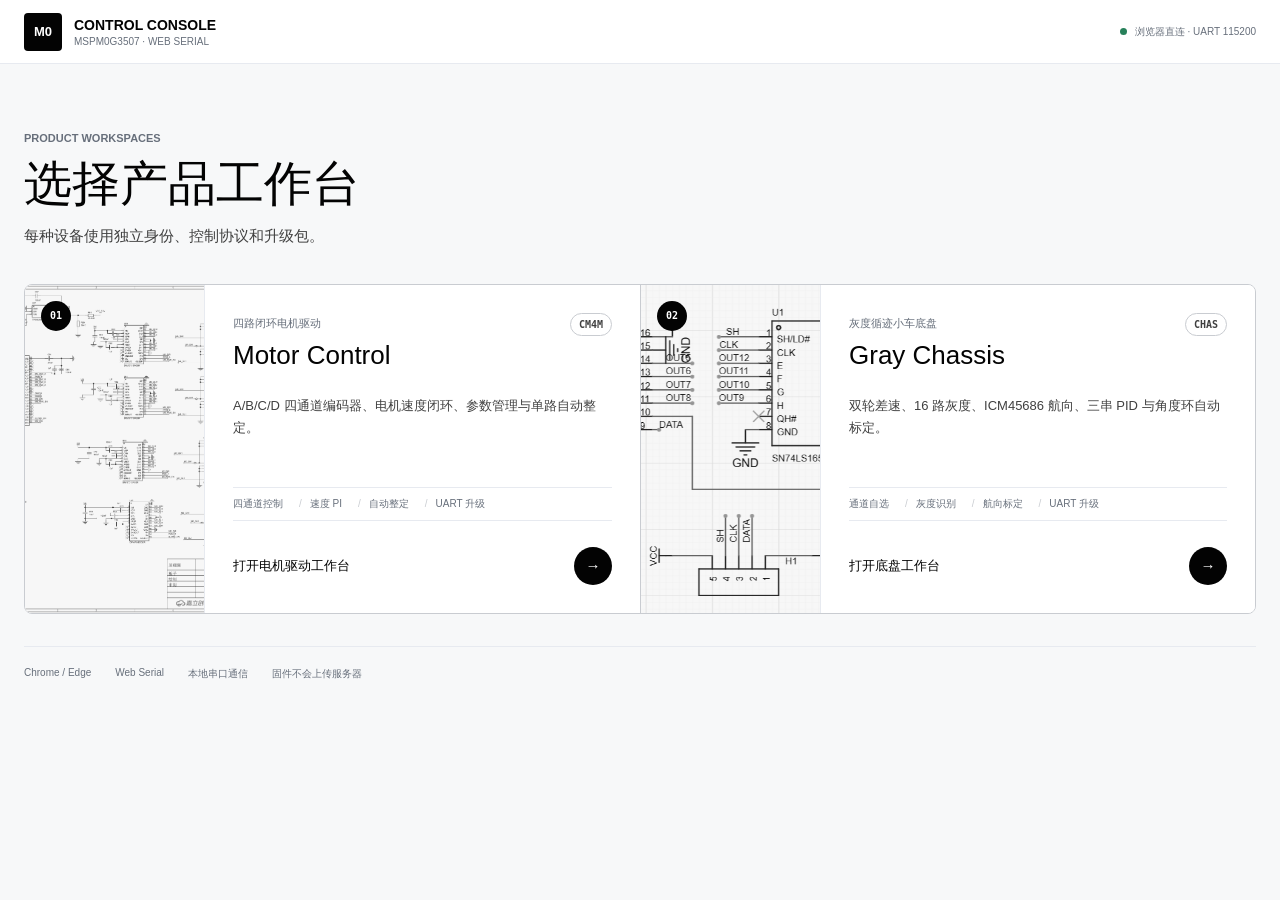
==== commit 436c978b: "feat: refresh console visual design" ====
--- a/index.html
+++ b/index.html
@@ -3,12 +3,13 @@
   <head>
     <meta charset="utf-8">
     <meta name="viewport" content="width=device-width, initial-scale=1">
-    <meta name="theme-color" content="#f1f3f4">
+    <meta name="theme-color" content="#ffffff">
     <title>MSPM0 Control Console</title>
     <link rel="icon" href="data:,">
     <link rel="stylesheet" href="./product-selector.css?v=20260726-1">
+    <link rel="stylesheet" href="./editorial-ui.css?v=20260728-1">
   </head>
-  <body>
+  <body class="selector-console">
     <header class="selector-header">
       <a class="selector-brand" href="./index.html" aria-label="返回产品选择">
         <span class="selector-mark">M0</span>
--- a/editorial-ui.css
+++ b/editorial-ui.css
@@ -0,0 +1,635 @@
+:root {
+  --editorial-ink: #030303;
+  --editorial-ink-soft: #1a1a1a;
+  --editorial-graphite: #404040;
+  --editorial-slate: #676f7b;
+  --editorial-hairline: #e7eaf0;
+  --editorial-hairline-strong: #c9ccd1;
+  --editorial-canvas: #ffffff;
+  --editorial-canvas-soft: #f7f8f9;
+  --editorial-dark: #17191b;
+  --editorial-green: #1f6b4b;
+  --editorial-amber: #9a6814;
+  --editorial-red: #a62f37;
+  --editorial-blue: #315f9d;
+  font-family: Inter, "Segoe UI Variable Text", "Segoe UI", "Microsoft YaHei UI", sans-serif;
+  color: var(--editorial-ink);
+  background: var(--editorial-canvas-soft);
+}
+
+*,
+*::before,
+*::after {
+  letter-spacing: 0 !important;
+}
+
+html { background: var(--editorial-canvas-soft); }
+
+body {
+  color: var(--editorial-ink);
+  background: var(--editorial-canvas-soft);
+  -webkit-font-smoothing: antialiased;
+}
+
+button,
+input,
+select { font-family: inherit; }
+
+button:focus-visible,
+a:focus-visible,
+input:focus-visible,
+select:focus-visible {
+  outline: 2px solid var(--editorial-ink) !important;
+  outline-offset: 3px;
+}
+
+/* Product selector */
+.selector-header {
+  min-height: 64px;
+  padding: 0 max(24px, calc((100vw - 1280px) / 2));
+  border-bottom-color: var(--editorial-hairline);
+  background: var(--editorial-canvas);
+}
+
+.selector-mark,
+.brand-mark {
+  border-radius: 4px;
+  background: var(--editorial-ink) !important;
+}
+
+.selector-brand strong,
+.brand strong,
+.brand-name { font-weight: 700; }
+
+.selector-brand small,
+.selector-link-state,
+.brand small,
+.brand-subtitle,
+.header-meta { color: var(--editorial-slate); }
+
+.selector-link-state i,
+.status-dot { box-shadow: none !important; }
+
+.selector-main {
+  width: min(1280px, calc(100% - 48px));
+  padding: 64px 0 40px;
+}
+
+.selector-title {
+  max-width: 680px;
+  margin-bottom: 36px;
+  text-align: left;
+}
+
+.selector-title > span,
+.product-kind,
+.section-kicker,
+.panel-eyebrow,
+.kicker,
+.panel-kicker {
+  color: var(--editorial-slate) !important;
+  font-size: 11px;
+  font-weight: 650;
+  text-transform: uppercase;
+}
+
+.selector-title h1 {
+  margin-top: 12px;
+  font-size: clamp(34px, 4vw, 48px);
+  font-weight: 400;
+  line-height: 1.08;
+}
+
+.selector-title p {
+  max-width: 520px;
+  margin-top: 14px;
+  color: var(--editorial-graphite);
+  font-size: 15px;
+  line-height: 1.6;
+}
+
+.product-grid {
+  gap: 0;
+  overflow: hidden;
+  border: 1px solid var(--editorial-hairline-strong);
+  border-radius: 8px;
+  background: var(--editorial-canvas);
+}
+
+.product-card {
+  grid-template-columns: 180px minmax(0, 1fr);
+  border: 0;
+  border-left: 1px solid var(--editorial-hairline-strong);
+  border-radius: 0;
+  box-shadow: none;
+  transition: background 160ms ease;
+}
+
+.product-card:first-child { border-left: 0; }
+
+.product-card:hover,
+.product-card:focus-visible {
+  border-color: var(--editorial-hairline-strong);
+  background: var(--editorial-canvas-soft);
+  box-shadow: none;
+  transform: none;
+}
+
+.product-media {
+  min-height: 328px;
+  border-right-color: var(--editorial-hairline);
+  background: #eceeef;
+}
+
+.product-media img {
+  filter: grayscale(1) contrast(.96);
+  transition: filter 180ms ease, transform 220ms ease;
+}
+
+.product-card:hover .product-media img { filter: grayscale(.25) contrast(1); transform: scale(1.015); }
+
+.product-index {
+  left: 16px;
+  top: 16px;
+  border-radius: 50%;
+  background: var(--editorial-ink);
+}
+
+.product-body { padding: 28px; }
+.product-kind { color: var(--editorial-slate) !important; }
+
+.product-heading h2 {
+  margin-top: 8px;
+  font-size: 26px;
+  font-weight: 400;
+}
+
+.product-status,
+.product-status--green {
+  padding: 5px 8px;
+  border-color: var(--editorial-hairline-strong);
+  border-radius: 999px;
+  background: transparent;
+  color: var(--editorial-graphite);
+}
+
+.product-body p {
+  min-height: 74px;
+  margin: 24px 0 18px;
+  color: var(--editorial-graphite);
+  font-size: 13px;
+  line-height: 1.7;
+}
+
+.capability-list {
+  gap: 0;
+  border-top: 1px solid var(--editorial-hairline);
+  border-bottom: 1px solid var(--editorial-hairline);
+}
+
+.capability-list li {
+  padding: 9px 8px;
+  border: 0;
+  border-radius: 0;
+  background: transparent;
+  color: var(--editorial-slate);
+}
+
+.capability-list li:first-child { padding-left: 0; }
+.capability-list li + li::before { content: "/"; margin-right: 8px; color: var(--editorial-hairline-strong); }
+
+.open-product {
+  padding-top: 24px;
+  color: var(--editorial-ink);
+  font-size: 13px;
+}
+
+.open-product b {
+  width: 38px;
+  height: 38px;
+  border: 0;
+  border-radius: 50%;
+  background: var(--editorial-ink);
+  color: #fff;
+}
+
+.product-card--motor:hover .open-product b,
+.product-card--chassis:hover .open-product b {
+  border-color: var(--editorial-ink);
+  background: var(--editorial-ink);
+}
+
+.selector-footer {
+  justify-content: flex-start;
+  margin-top: 32px;
+  padding-top: 20px;
+  border-top-color: var(--editorial-hairline);
+  color: var(--editorial-slate);
+}
+
+/* Shared application chrome */
+.site-header,
+.app-header {
+  border-bottom-color: var(--editorial-hairline);
+  background: var(--editorial-canvas);
+}
+
+.site-header__inner,
+.app-header {
+  min-height: 64px;
+}
+
+.site-header__inner {
+  width: min(1440px, calc(100% - 48px));
+  position: relative;
+}
+
+.app-header { padding: 0 max(24px, calc((100vw - 1440px) / 2)); }
+
+.brand-mark { width: 38px; height: 38px; }
+
+.product-switch-link,
+.connection-state {
+  min-height: 34px;
+  border-color: var(--editorial-hairline-strong);
+  border-radius: 999px;
+  background: var(--editorial-canvas);
+  color: var(--editorial-graphite);
+}
+
+.product-switch-link { padding: 0 14px; }
+.product-switch-link:hover { background: var(--editorial-canvas-soft); }
+
+.app-shell {
+  width: min(1440px, calc(100% - 48px));
+}
+
+.tool-topbar {
+  min-height: 92px;
+  border-bottom-color: var(--editorial-hairline);
+}
+
+.tool-topbar h1,
+.workspace-header h1 {
+  margin-top: 7px;
+  font-size: 28px;
+  font-weight: 400;
+  line-height: 1.15;
+}
+
+.button,
+.button.primary,
+.button.secondary,
+.button.danger,
+.button-dark,
+.button-secondary,
+.button-danger {
+  min-height: 38px;
+  padding: 0 16px;
+  border-radius: 999px;
+  box-shadow: none;
+  font-size: 12px;
+  font-weight: 650;
+}
+
+.button-dark,
+.button.primary {
+  border-color: var(--editorial-ink);
+  background: var(--editorial-ink);
+  color: #fff;
+}
+
+.button-dark:hover:not(:disabled),
+.button.primary:hover:not(:disabled) { background: #2a2a2a; }
+
+.button-secondary,
+.button.secondary {
+  border-color: var(--editorial-hairline-strong);
+  background: var(--editorial-canvas);
+  color: var(--editorial-ink);
+}
+
+.button-secondary:hover:not(:disabled),
+.button.secondary:hover:not(:disabled) {
+  border-color: var(--editorial-ink);
+  background: var(--editorial-canvas);
+}
+
+.button-danger,
+.button.danger {
+  border-color: var(--editorial-red);
+  background: var(--editorial-red);
+  color: #fff;
+}
+
+.button.green { border-color: var(--editorial-green); background: var(--editorial-green); }
+
+.view-tabs,
+.tabs {
+  width: 100%;
+  margin: 0;
+  display: flex;
+  gap: 24px;
+  overflow-x: auto;
+  border-bottom: 1px solid var(--editorial-hairline-strong);
+}
+
+.view-tab,
+.tab {
+  min-height: 48px;
+  padding: 0 2px;
+  flex: 0 0 auto;
+  border: 0;
+  border-bottom: 2px solid transparent;
+  border-radius: 0;
+  background: transparent;
+  box-shadow: none;
+  color: var(--editorial-slate);
+  font-size: 12px;
+  font-weight: 650;
+}
+
+.view-tab:hover,
+.tab:hover { border-color: var(--editorial-hairline-strong); color: var(--editorial-ink); }
+
+.view-tab.is-active,
+.tab.is-active {
+  border-bottom-color: var(--editorial-ink);
+  background: transparent;
+  box-shadow: none;
+  color: var(--editorial-ink);
+}
+
+/* Motor workspace */
+.motor-console .view-panel.is-active { padding-top: 24px; }
+
+.motor-console .monitor-grid {
+  grid-template-columns: 232px minmax(520px, 1fr) 284px;
+  gap: 16px;
+}
+
+.motor-console .left-rail,
+.motor-console .workspace-column { gap: 16px; }
+
+.side-panel,
+.wave-panel,
+.control-panel,
+.status-table-panel,
+.parameter-form-panel,
+.global-params-panel,
+.motor-autotune-panel,
+.update-file-panel,
+.update-process-panel,
+.update-action-panel,
+.panel,
+.parameter-layout fieldset {
+  border-color: var(--editorial-hairline-strong);
+  border-radius: 8px;
+  background: var(--editorial-canvas);
+  box-shadow: none;
+}
+
+.side-panel { padding: 18px; }
+.panel-title { font-size: 13px; font-weight: 700; }
+
+.static-field {
+  margin-top: 16px;
+  border: 0;
+  border-bottom: 1px solid var(--editorial-hairline-strong);
+  border-radius: 0;
+}
+
+.device-metrics,
+.control-readback,
+.parameter-meta,
+.value-list,
+.identity-strip,
+.metric-band,
+.wheel-status-grid,
+.candidate-grid { border-color: var(--editorial-hairline); }
+
+.device-metrics > div,
+.control-readback > div,
+.parameter-meta > div,
+.value-list div,
+.identity-strip div,
+.metric-band div,
+.wheel-status-grid article,
+.candidate-grid div { border-color: var(--editorial-hairline); }
+
+.motor-select-button {
+  border-color: var(--editorial-hairline-strong);
+  border-radius: 4px;
+}
+
+.motor-select-button.is-active {
+  border-color: var(--editorial-ink);
+  box-shadow: inset 0 0 0 1px var(--editorial-ink);
+}
+
+.motor-letter { border-radius: 3px; background: var(--editorial-ink); }
+
+.panel-toolbar,
+.status-heading,
+.parameters-header,
+.panel-header { border-color: var(--editorial-hairline); }
+
+select,
+input[type="number"] {
+  border-color: var(--editorial-hairline-strong);
+  border-radius: 4px;
+}
+
+.segmented-control {
+  padding: 3px;
+  border: 1px solid var(--editorial-hairline-strong);
+  border-radius: 6px;
+  background: var(--editorial-canvas-soft);
+}
+
+.segmented-control button { border-radius: 4px; box-shadow: none; }
+.segmented-control button.is-active { background: var(--editorial-ink); color: #fff; }
+
+.chart-row,
+.status-table-panel table,
+.update-stage,
+.update-metadata > div,
+.update-target-meta > div { border-color: var(--editorial-hairline); }
+
+.chart-row canvas,
+.chart-grid canvas,
+.imu-chart-stack canvas { background: #fafafa; }
+
+.target-slider,
+progress { accent-color: var(--editorial-ink) !important; }
+
+.update-action-panel { top: 16px; }
+.stage-index { border-radius: 50%; }
+
+/* Chassis workspace */
+.chassis-console .workspace-header {
+  min-height: 112px;
+  margin-bottom: 0;
+  align-items: center;
+}
+
+.chassis-console .identity-strip {
+  border-color: var(--editorial-hairline-strong);
+  border-radius: 8px;
+}
+
+.chassis-console .view { padding-top: 24px; }
+
+.chassis-console .metric-band {
+  margin-bottom: 16px;
+  border-color: var(--editorial-hairline-strong);
+  border-radius: 8px;
+  background: var(--editorial-canvas);
+}
+
+.chassis-console .metric-band div { min-height: 84px; padding: 15px 18px; }
+.chassis-console .metric-band strong { font-size: 19px; font-weight: 600; }
+
+.chassis-console .monitor-grid {
+  grid-template-columns: minmax(0, 2fr) minmax(280px, .75fr);
+  gap: 16px;
+}
+
+.chassis-console .imu-workbench,
+.chassis-console .calibration-layout,
+.chassis-console .update-layout { gap: 16px; }
+
+.panel-header { min-height: 68px; padding: 14px 18px; }
+.panel-header h2 { font-size: 16px; font-weight: 500; }
+
+.badge {
+  min-height: 28px;
+  padding: 0 10px;
+  border-color: var(--editorial-hairline-strong);
+  border-radius: 999px;
+  background: var(--editorial-canvas-soft);
+}
+
+.badge[data-state="ok"] { border-color: #9abda9; background: #eef6f1; color: var(--editorial-green); }
+.badge[data-state="busy"] { border-color: #d2bd92; background: #fff8e9; color: var(--editorial-amber); }
+.badge[data-state="fault"] { border-color: #d7aeb1; background: #fff1f2; color: var(--editorial-red); }
+
+.sensor-track { margin: 30px 24px 16px; gap: 5px; }
+.sensor-cell { border-color: var(--editorial-hairline-strong); background: #f2f3f4; }
+.sensor-cell.is-active { border-color: var(--editorial-ink); background: var(--editorial-ink); }
+.line-scale { margin-right: 24px; margin-left: 24px; }
+
+.yaw-dial { border-color: var(--editorial-hairline-strong); }
+.yaw-needle,
+.line-scale i { background: var(--editorial-red); }
+
+.wheel-panel { margin-top: 16px; }
+.wheel-control-grid { padding: 18px; }
+
+.wheel-control-grid label,
+.parameter-layout label {
+  min-height: 42px;
+  border-color: var(--editorial-hairline-strong);
+  border-radius: 4px;
+}
+
+.parameter-layout fieldset { padding: 20px; }
+.parameter-layout legend { font-size: 13px; font-weight: 650; }
+
+.section-heading { min-height: 64px; }
+.section-heading h2 { font-size: 24px; font-weight: 400; }
+
+.imu-attitude-stage {
+  height: 400px;
+  margin-bottom: 16px;
+  border: 0;
+  border-radius: 8px;
+  background: var(--editorial-dark);
+}
+
+.file-drop {
+  border-color: var(--editorial-hairline-strong);
+  border-radius: 6px;
+  background: var(--editorial-canvas-soft);
+}
+
+.confirm-row input { accent-color: var(--editorial-ink); }
+
+.toast {
+  border: 0;
+  border-radius: 8px;
+  background: var(--editorial-dark);
+  box-shadow: none;
+}
+
+@media (max-width: 1180px) {
+  .motor-console .monitor-grid { grid-template-columns: 220px minmax(480px, 1fr); }
+  .motor-console .control-panel { grid-column: 1 / -1; }
+  .product-card { grid-template-columns: 150px minmax(0, 1fr); }
+}
+
+@media (max-width: 960px) {
+  .selector-main { padding-top: 48px; }
+  .product-grid { grid-template-columns: 1fr; }
+  .product-card { grid-template-columns: 190px minmax(0, 1fr); border-left: 0; border-top: 1px solid var(--editorial-hairline-strong); }
+  .product-card:first-child { border-top: 0; }
+  .product-media { min-height: 260px; }
+  .motor-console .monitor-grid,
+  .chassis-console .monitor-grid { grid-template-columns: 1fr; }
+  .motor-console .left-rail { grid-template-columns: repeat(3, minmax(0, 1fr)); }
+  .motor-console .control-panel { grid-column: auto; }
+  .chassis-console .workspace-header { align-items: flex-start; flex-direction: column; padding: 28px 0; }
+}
+
+@media (max-width: 700px) {
+  .selector-header { min-height: 60px; padding: 0 16px; }
+  .selector-main,
+  .app-shell,
+  .site-header__inner { width: min(100% - 24px, 560px); }
+  .selector-main { padding: 36px 0 24px; }
+  .selector-title { margin-bottom: 24px; }
+  .selector-title h1 { font-size: 34px; }
+  .product-card { grid-template-columns: 1fr; }
+  .product-media { min-height: 154px; max-height: 154px; border-right: 0; }
+  .product-body { padding: 22px; }
+  .product-heading h2 { font-size: 23px; }
+  .product-body p { min-height: 0; margin: 18px 0; }
+  .capability-list li { padding-top: 8px; padding-bottom: 8px; }
+  .selector-footer { justify-content: flex-start; }
+
+  .site-header__inner { min-height: 68px; }
+  .site-header__inner .product-switch-link { order: 2; }
+  .header-meta { display: none; }
+  .app-header { padding: 12px; }
+  .header-controls { grid-template-columns: repeat(3, minmax(0, 1fr)); }
+  .tool-topbar { min-height: 110px; align-items: flex-start; flex-direction: column; justify-content: center; }
+  .safety-actions { width: 100%; }
+  .safety-actions .button { flex: 1; }
+  .button,
+  .button.primary,
+  .button.secondary,
+  .button.danger,
+  .button-dark,
+  .button-secondary,
+  .button-danger { min-height: 44px; }
+  .view-tabs,
+  .tabs { gap: 20px; }
+  .view-tab,
+  .tab { min-height: 52px; }
+  .motor-console .view-panel.is-active,
+  .chassis-console .view { padding-top: 20px; }
+  .motor-console .left-rail { grid-template-columns: 1fr; }
+  .panel-toolbar,
+  .status-heading,
+  .parameters-header,
+  .update-header { align-items: flex-start; flex-direction: column; }
+  .toolbar-actions { width: 100%; justify-content: flex-start; }
+  .workspace-header h1,
+  .tool-topbar h1 { font-size: 24px; }
+  .identity-strip { width: 100%; }
+  .metric-band { border-radius: 6px; }
+  .imu-attitude-stage { height: 300px; }
+  .wheel-control-grid { padding: 14px; }
+  .wheel-control-grid .button { width: 100%; }
+  .section-heading { align-items: flex-start; }
+}
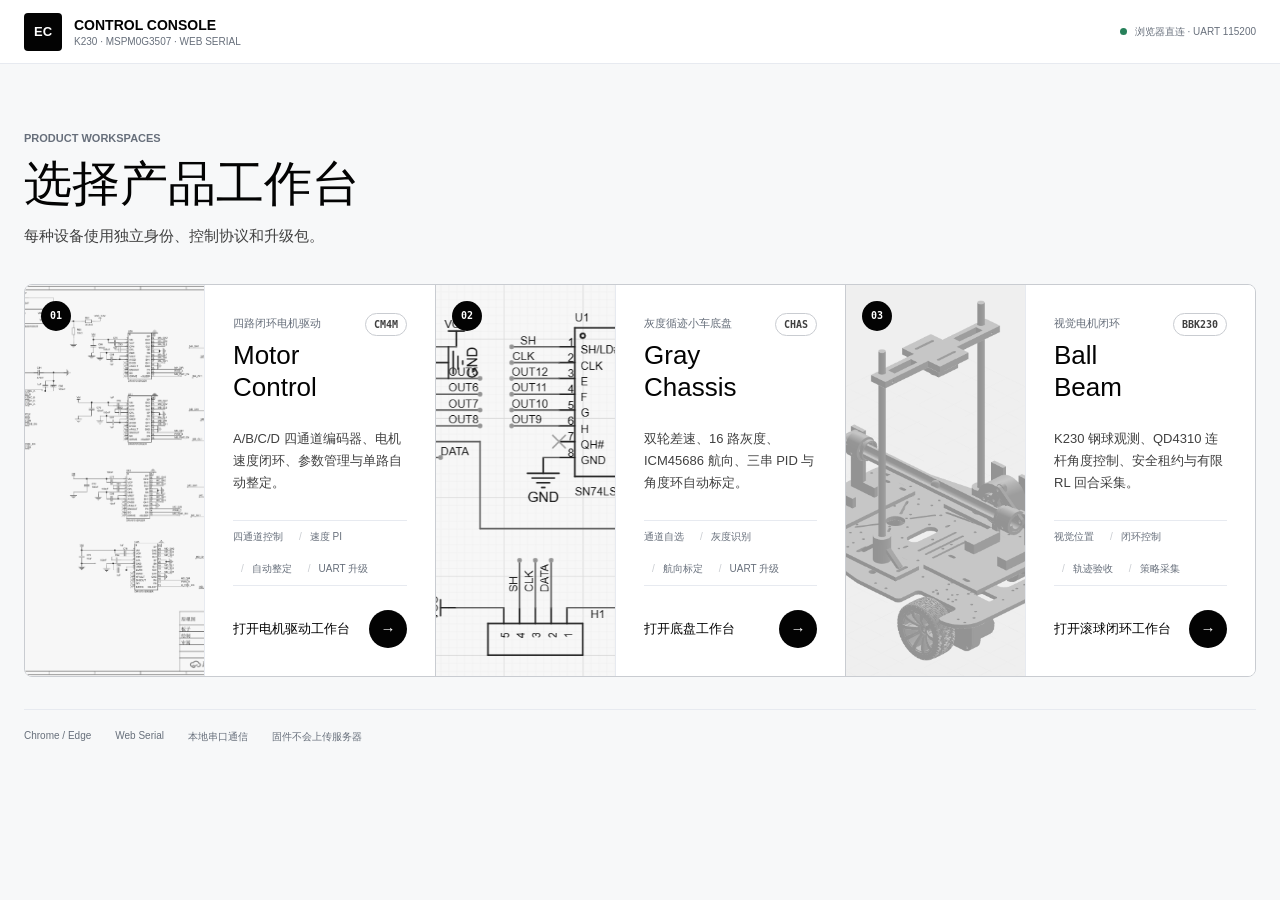
==== commit 0779b832: "feat: publish BBK230 ball-beam console" ====
--- a/index.html
+++ b/index.html
@@ -4,7 +4,7 @@
     <meta charset="utf-8">
     <meta name="viewport" content="width=device-width, initial-scale=1">
     <meta name="theme-color" content="#ffffff">
-    <title>MSPM0 Control Console</title>
+    <title>Embedded Control Console</title>
     <link rel="icon" href="data:,">
     <link rel="stylesheet" href="./product-selector.css?v=20260726-1">
     <link rel="stylesheet" href="./editorial-ui.css?v=20260728-1">
@@ -12,8 +12,8 @@
   <body class="selector-console">
     <header class="selector-header">
       <a class="selector-brand" href="./index.html" aria-label="返回产品选择">
-        <span class="selector-mark">M0</span>
-        <span><strong>CONTROL CONSOLE</strong><small>MSPM0G3507 · WEB SERIAL</small></span>
+        <span class="selector-mark">EC</span>
+        <span><strong>CONTROL CONSOLE</strong><small>K230 · MSPM0G3507 · WEB SERIAL</small></span>
       </a>
       <span class="selector-link-state"><i></i> 浏览器直连 · UART 115200</span>
     </header>
@@ -67,6 +67,27 @@
             <div class="open-product"><span>打开底盘工作台</span><b aria-hidden="true">→</b></div>
           </div>
         </a>
+
+        <a class="product-card product-card--ballbeam" href="./ballbeam.html" aria-label="打开车载平衡滚球闭环工作台">
+          <div class="product-media product-media--ballbeam">
+            <img src="./assets/ballbeam-assembly.png" alt="车载平衡滚球结构装配模型">
+            <span class="product-index">03</span>
+          </div>
+          <div class="product-body">
+            <div class="product-heading">
+              <div>
+                <span class="product-kind">视觉电机闭环</span>
+                <h2>Ball Beam</h2>
+              </div>
+              <span class="product-status product-status--cyan">BBK230</span>
+            </div>
+            <p>K230 钢球观测、QD4310 连杆角度控制、安全租约与有限 RL 回合采集。</p>
+            <ul class="capability-list" aria-label="支持能力">
+              <li>视觉位置</li><li>闭环控制</li><li>轨迹验收</li><li>策略采集</li>
+            </ul>
+            <div class="open-product"><span>打开滚球闭环工作台</span><b aria-hidden="true">→</b></div>
+          </div>
+        </a>
       </section>
 
       <footer class="selector-footer">
--- a/product-selector.css
+++ b/product-selector.css
@@ -35,13 +35,13 @@
 .selector-link-state { display: flex; align-items: center; gap: 8px; }
 .selector-link-state i { width: 7px; height: 7px; border-radius: 50%; background: #27805a; box-shadow: 0 0 0 3px #dff0e7; }
 
-.selector-main { width: min(1080px, calc(100% - 48px)); margin: 0 auto; padding: 50px 0 34px; }
+.selector-main { width: min(1320px, calc(100% - 48px)); margin: 0 auto; padding: 50px 0 34px; }
 .selector-title { margin-bottom: 24px; text-align: center; }
 .selector-title > span, .product-kind { color: #707c83; font-size: 10px; font-weight: 750; text-transform: uppercase; }
 .selector-title h1 { margin: 7px 0 0; font-size: 28px; line-height: 1.25; letter-spacing: 0; }
 .selector-title p { margin: 8px 0 0; color: #6d777e; font-size: 12px; }
 
-.product-grid { display: grid; grid-template-columns: repeat(2, minmax(0, 1fr)); gap: 18px; }
+.product-grid { display: grid; grid-template-columns: repeat(3, minmax(0, 1fr)); gap: 18px; }
 .product-card {
   min-width: 0;
   overflow: hidden;
@@ -58,15 +58,18 @@
 .product-card:hover, .product-card:focus-visible { border-color: #75838b; box-shadow: 0 14px 30px rgba(23, 32, 39, .11); transform: translateY(-2px); outline: 0; }
 .product-card--motor:hover, .product-card--motor:focus-visible { border-color: #9f4b4a; }
 .product-card--chassis:hover, .product-card--chassis:focus-visible { border-color: #3b765a; }
+.product-card--ballbeam:hover, .product-card--ballbeam:focus-visible { border-color: #287387; }
 .product-media { position: relative; min-height: 276px; overflow: hidden; border-right: 1px solid #dde1e3; background: #f7f7f5; }
 .product-media img { width: 100%; height: 100%; object-fit: cover; object-position: 43% center; filter: saturate(.72) contrast(.96); }
 .product-media--chassis img { object-position: 50% center; }
+.product-media--ballbeam img { object-position: 48% center; filter: saturate(.64) contrast(1.02); }
 .product-index { position: absolute; left: 12px; top: 12px; width: 30px; height: 30px; display: grid; place-items: center; background: rgba(25, 36, 43, .92); color: #fff; font: 750 10px ui-monospace, monospace; }
 .product-body { min-width: 0; padding: 22px; display: flex; flex-direction: column; }
 .product-heading { display: flex; align-items: flex-start; justify-content: space-between; gap: 12px; }
 .product-heading h2 { margin: 5px 0 0; font-size: 20px; line-height: 1.25; letter-spacing: 0; }
 .product-status { padding: 5px 7px; border: 1px solid #deb6b3; background: #fbefee; color: #8b3434; font: 750 10px ui-monospace, monospace; }
 .product-status--green { border-color: #b5d2c3; background: #edf7f1; color: #236344; }
+.product-status--cyan { border-color: #acd0d7; background: #edf7f8; color: #235f6c; }
 .product-body p { min-height: 63px; margin: 15px 0 14px; color: #56636a; font-size: 12px; line-height: 1.7; }
 .capability-list { margin: 0; padding: 0; display: flex; flex-wrap: wrap; gap: 6px; list-style: none; }
 .capability-list li { padding: 4px 7px; border: 1px solid #dce1e3; border-radius: 4px; background: #f6f7f7; color: #69747a; font-size: 10px; }
@@ -74,14 +77,19 @@
 .open-product b { width: 30px; height: 30px; display: grid; place-items: center; border: 1px solid #cbd2d6; font-size: 15px; font-weight: 500; }
 .product-card--motor:hover .open-product b { border-color: #9f4b4a; background: #9f4b4a; color: #fff; }
 .product-card--chassis:hover .open-product b { border-color: #2f7253; background: #2f7253; color: #fff; }
+.product-card--ballbeam:hover .open-product b { border-color: #287387; background: #287387; color: #fff; }
 
 .selector-footer { margin-top: 28px; padding-top: 18px; display: flex; justify-content: center; flex-wrap: wrap; gap: 8px 24px; border-top: 1px solid #d5dadd; color: #78838a; font-size: 10px; }
 
-@media (max-width: 900px) {
-  .product-grid { grid-template-columns: 1fr; }
+@media (max-width: 1180px) {
+  .product-grid { grid-template-columns: repeat(2, minmax(0, 1fr)); }
   .product-card { grid-template-columns: 180px minmax(0, 1fr); }
   .product-media { min-height: 248px; }
   .product-body p { min-height: 0; }
+}
+
+@media (max-width: 820px) {
+  .product-grid { grid-template-columns: 1fr; }
 }
 
 @media (max-width: 600px) {
--- a/editorial-ui.css
+++ b/editorial-ui.css
@@ -633,3 +633,329 @@
   .wheel-control-grid .button { width: 100%; }
   .section-heading { align-items: flex-start; }
 }
+
+/* Unified CM4M console shell: mirrors the CHAS product workspace. */
+.motor-console { color: #090909; background: #f5f6f7; }
+
+.motor-console .site-header.app-header {
+  position: sticky;
+  top: 0;
+  z-index: 20;
+  min-height: 68px;
+  padding: 0;
+  border-bottom: 1px solid var(--editorial-hairline);
+  background: rgba(255, 255, 255, .97);
+}
+
+.motor-console .site-header__inner.app-header__inner {
+  width: min(1440px, calc(100% - 48px));
+  min-height: 68px;
+  margin: 0 auto;
+  display: grid;
+  grid-template-columns: 1fr auto 1fr;
+  align-items: center;
+  gap: 24px;
+}
+
+.motor-console .product-switch-link { min-height: 36px; justify-self: start; }
+
+.motor-console .brand {
+  display: flex;
+  align-items: center;
+  gap: 12px;
+  color: inherit;
+  text-decoration: none;
+}
+
+.motor-console .brand-mark {
+  width: 40px;
+  height: 40px;
+  display: grid;
+  place-items: center;
+  color: #fff;
+  font-size: 12px;
+  font-weight: 800;
+  background: #090909 !important;
+}
+
+.motor-console .brand > span:last-child { display: grid; gap: 3px; }
+.motor-console .brand strong { font-size: 14px; font-weight: 750; }
+.motor-console .brand small { color: var(--editorial-slate); font-size: 9px; }
+
+.motor-console .header-controls {
+  justify-self: end;
+  display: flex;
+  align-items: center;
+  justify-content: flex-end;
+  gap: 8px;
+}
+
+.motor-console .header-controls .connection-state {
+  min-height: 38px;
+  padding: 0 12px;
+  gap: 8px;
+  font-size: 11px;
+  font-weight: 650;
+}
+
+.motor-console .button-dark {
+  border-color: #090909;
+  background: #090909;
+}
+
+.motor-console .app-shell {
+  width: min(1440px, calc(100% - 48px));
+  margin: 0 auto;
+  padding: 24px 0 64px;
+}
+
+.motor-console .motor-workspace-header {
+  min-height: 164px;
+  margin: 0;
+  padding: 30px 34px;
+  display: grid;
+  grid-template-columns: minmax(300px, 1fr) minmax(600px, .95fr);
+  align-items: end;
+  gap: 40px;
+  border: 0;
+  border-radius: 8px;
+  background: #111315;
+  color: #fff;
+}
+
+.motor-console .workspace-title { align-self: center; }
+.motor-console .motor-workspace-header .kicker { color: #aeb3b8 !important; }
+
+.motor-console .motor-workspace-header h1 {
+  margin: 10px 0 12px;
+  color: #fff;
+  font-size: 34px;
+  font-weight: 400;
+  line-height: 1.1;
+}
+
+.motor-console .workspace-interface {
+  color: #8f969d;
+  font: 10px/1.4 ui-monospace, "Cascadia Mono", monospace;
+}
+
+.motor-console .motor-identity-strip {
+  margin: 0;
+  display: grid;
+  grid-template-columns: repeat(5, minmax(0, 1fr));
+  border: 0;
+  border-top: 1px solid #3b3e41;
+  border-bottom: 1px solid #3b3e41;
+  border-radius: 0;
+}
+
+.motor-console .motor-identity-strip div {
+  min-width: 0;
+  min-height: 68px;
+  padding: 14px 13px;
+  display: block;
+  border: 0;
+  border-left: 1px solid #3b3e41;
+}
+
+.motor-console .motor-identity-strip div:first-child { border-left: 0; }
+.motor-console .motor-identity-strip dt { color: #8f969d; font-size: 9px; }
+
+.motor-console .motor-identity-strip dd {
+  margin: 7px 0 0;
+  overflow: hidden;
+  color: #fff;
+  font: 650 12px/1.3 ui-monospace, "Cascadia Mono", monospace;
+  text-overflow: ellipsis;
+  white-space: nowrap;
+}
+
+.motor-console .motor-identity-strip small {
+  margin-top: 3px;
+  display: block;
+  overflow: hidden;
+  color: #8f969d;
+  font: 9px/1.3 ui-monospace, "Cascadia Mono", monospace;
+  text-overflow: ellipsis;
+  white-space: nowrap;
+}
+
+.motor-console .motor-workspace {
+  margin-top: 18px;
+  display: grid;
+  grid-template-columns: 210px minmax(0, 1fr);
+  gap: 18px;
+  align-items: start;
+}
+
+.motor-console .view-tabs {
+  position: sticky;
+  top: 86px;
+  min-width: 0;
+  margin: 0;
+  padding: 18px 12px 12px;
+  display: flex;
+  flex-direction: column;
+  gap: 4px;
+  overflow: visible;
+  border: 1px solid var(--editorial-hairline-strong);
+  border-radius: 8px;
+  background: var(--editorial-canvas);
+}
+
+.motor-console .tabs-label {
+  padding: 0 10px 12px;
+  color: #90969d;
+  font-size: 10px;
+  font-weight: 700;
+  text-transform: uppercase;
+}
+
+.motor-console .view-tab {
+  min-height: 46px;
+  padding: 0 12px;
+  display: grid;
+  grid-template-columns: 28px minmax(0, 1fr);
+  align-items: center;
+  flex: 0 0 auto;
+  border: 0;
+  border-radius: 5px;
+  background: transparent;
+  color: #50565d;
+  font-size: 12px;
+  font-weight: 650;
+  text-align: left;
+  white-space: nowrap;
+}
+
+.motor-console .view-tab > span {
+  color: #a0a5aa;
+  font: 9px/1 ui-monospace, "Cascadia Mono", monospace;
+}
+
+.motor-console .view-tab:hover { border-color: transparent; background: var(--editorial-canvas-soft); color: var(--editorial-ink); }
+.motor-console .view-tab.is-active { border: 0; background: #090909; color: #fff; }
+.motor-console .view-tab.is-active > span { color: #aeb3b8; }
+
+.motor-console .motor-workspace-content { min-width: 0; }
+.motor-console .view-panel.is-active { padding-top: 0; }
+
+.motor-console .monitor-grid {
+  grid-template-columns: 180px minmax(0, 1fr) 250px;
+  gap: 12px;
+}
+
+.motor-console .left-rail { align-self: start; }
+.motor-console .channel-panel { padding: 18px; }
+.motor-console .channel-panel .motor-selector { grid-template-columns: 1fr; }
+
+.motor-console .wave-panel,
+.motor-console .control-panel,
+.motor-console .status-table-panel,
+.motor-console .parameter-form-panel,
+.motor-console .global-params-panel,
+.motor-console .motor-autotune-panel,
+.motor-console .update-file-panel,
+.motor-console .update-process-panel,
+.motor-console .update-action-panel {
+  border-color: var(--editorial-hairline-strong);
+  border-radius: 8px;
+  background: var(--editorial-canvas);
+  box-shadow: none;
+}
+
+.motor-console .update-layout { grid-template-columns: minmax(260px, 1fr) minmax(260px, 1fr); }
+.motor-console .update-action-panel { position: static; grid-column: 1 / -1; }
+
+@media (max-width: 1350px) {
+  .motor-console .parameter-layout { grid-template-columns: 190px minmax(0, 1fr); }
+  .motor-console .global-params-panel { grid-column: 1 / -1; }
+}
+
+@media (max-width: 1180px) {
+  .motor-console .site-header__inner.app-header__inner { grid-template-columns: auto 1fr; }
+  .motor-console .brand { justify-self: start; }
+  .motor-console .header-controls { grid-column: 1 / -1; width: 100%; padding-bottom: 12px; }
+  .motor-console .site-header.app-header { position: relative; }
+  .motor-console .motor-workspace-header { grid-template-columns: 1fr; gap: 24px; }
+  .motor-console .view-tabs { top: 18px; }
+  .motor-console .monitor-grid { grid-template-columns: 180px minmax(0, 1fr); }
+  .motor-console .control-panel { grid-column: 1 / -1; }
+}
+
+@media (max-width: 960px) {
+  .motor-console .monitor-grid { grid-template-columns: 1fr; }
+  .motor-console .left-rail { display: block; }
+  .motor-console .channel-panel .motor-selector { grid-template-columns: repeat(4, minmax(0, 1fr)); }
+  .motor-console .control-panel { grid-column: auto; }
+  .motor-console .autotune-layout { grid-template-columns: 1fr; }
+}
+
+@media (max-width: 780px) {
+  .motor-console .site-header__inner.app-header__inner {
+    width: min(100% - 24px, 620px);
+    padding: 12px 0;
+  }
+
+  .motor-console .product-switch-link { order: 2; justify-self: end; }
+  .motor-console .brand { order: 1; }
+  .motor-console .header-controls {
+    order: 3;
+    display: grid;
+    grid-template-columns: repeat(3, minmax(0, 1fr));
+  }
+
+  .motor-console .header-controls .connection-state { grid-column: 1 / -1; justify-content: center; }
+  .motor-console .header-controls .button { width: 100%; padding: 0 8px; }
+  .motor-console .app-shell { width: min(100% - 24px, 620px); padding-top: 14px; }
+
+  .motor-console .motor-workspace-header {
+    min-height: auto;
+    padding: 24px 20px;
+    border-radius: 6px;
+  }
+
+  .motor-console .motor-workspace-header h1 { font-size: 27px; }
+  .motor-console .motor-identity-strip { grid-template-columns: 1fr 1fr; }
+  .motor-console .motor-identity-strip div:nth-child(3) { border-left: 0; }
+  .motor-console .motor-identity-strip div:nth-child(n+3) { border-top: 1px solid #3b3e41; }
+  .motor-console .motor-identity-strip div:nth-child(5) { grid-column: 1 / -1; border-left: 0; }
+
+  .motor-console .motor-workspace { display: block; }
+  .motor-console .view-tabs {
+    position: static;
+    margin-bottom: 16px;
+    padding: 0;
+    flex-direction: row;
+    gap: 18px;
+    overflow-x: auto;
+    border: 0;
+    border-bottom: 1px solid var(--editorial-hairline-strong);
+    border-radius: 0;
+    background: transparent;
+    scrollbar-width: none;
+  }
+
+  .motor-console .view-tabs::-webkit-scrollbar { display: none; }
+  .motor-console .tabs-label { display: none; }
+  .motor-console .view-tab {
+    min-height: 52px;
+    padding: 0 2px;
+    grid-template-columns: auto;
+    border-bottom: 2px solid transparent;
+    border-radius: 0;
+    background: transparent;
+    color: var(--editorial-slate);
+  }
+
+  .motor-console .view-tab > span { display: none; }
+  .motor-console .view-tab.is-active { border-bottom: 2px solid var(--editorial-ink); background: transparent; color: var(--editorial-ink); }
+  .motor-console .parameter-layout,
+  .motor-console .update-layout { grid-template-columns: 1fr; }
+  .motor-console .global-params-panel,
+  .motor-console .update-action-panel { grid-column: auto; }
+}
+
+@media (max-width: 560px) {
+  .motor-console .channel-panel .motor-selector { grid-template-columns: repeat(2, minmax(0, 1fr)); }
+}
